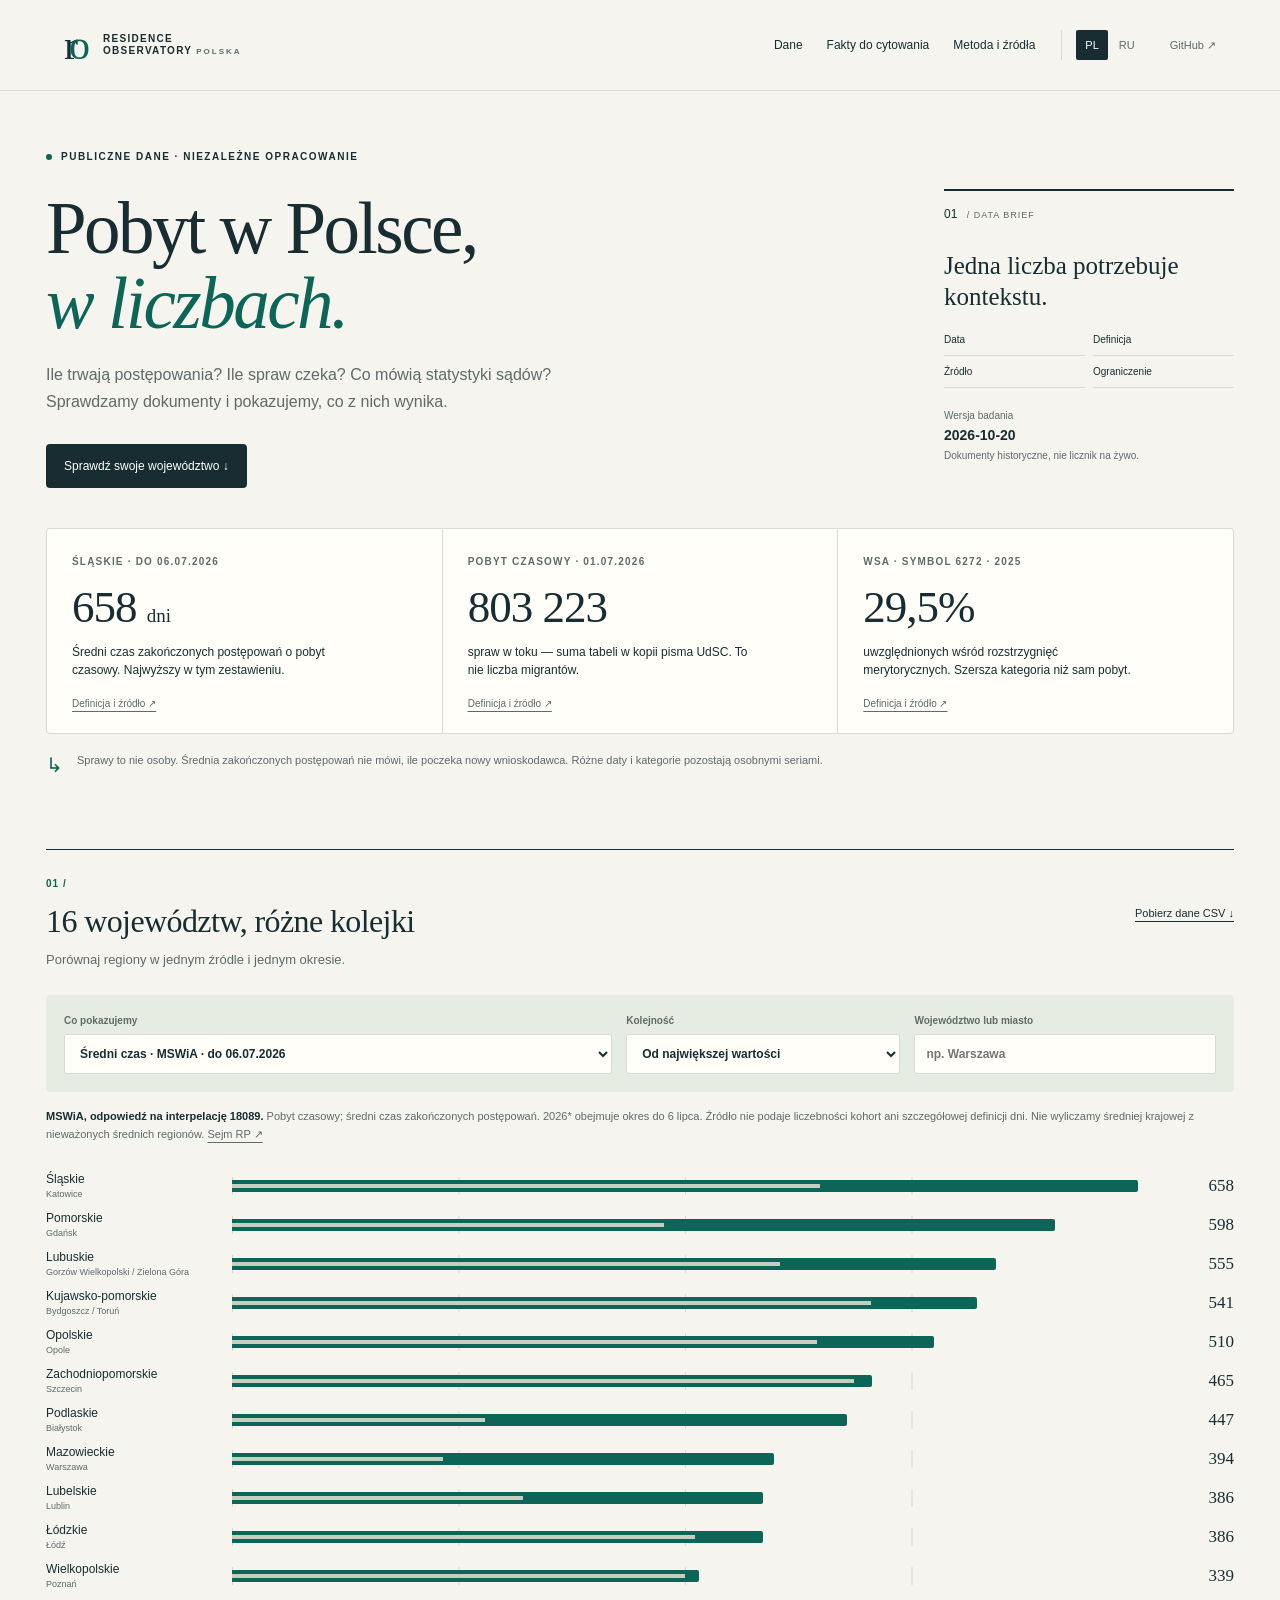
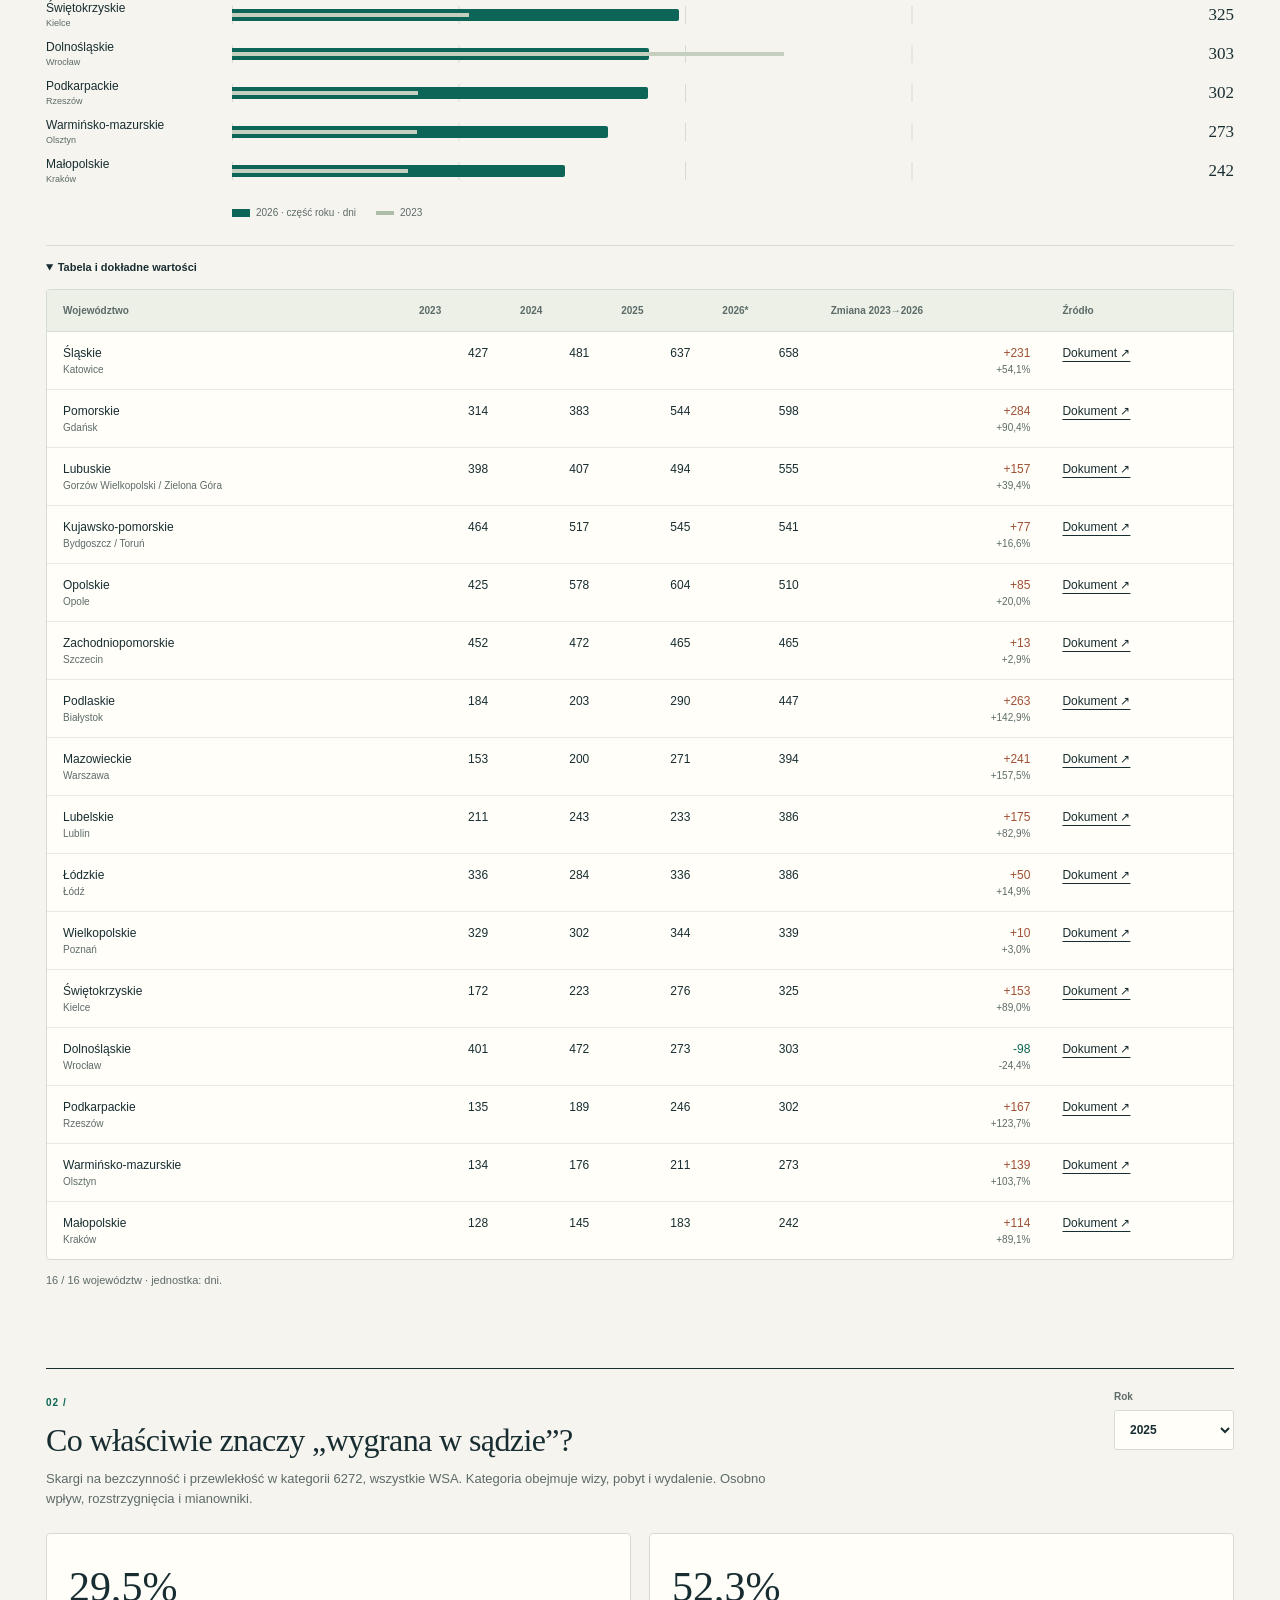
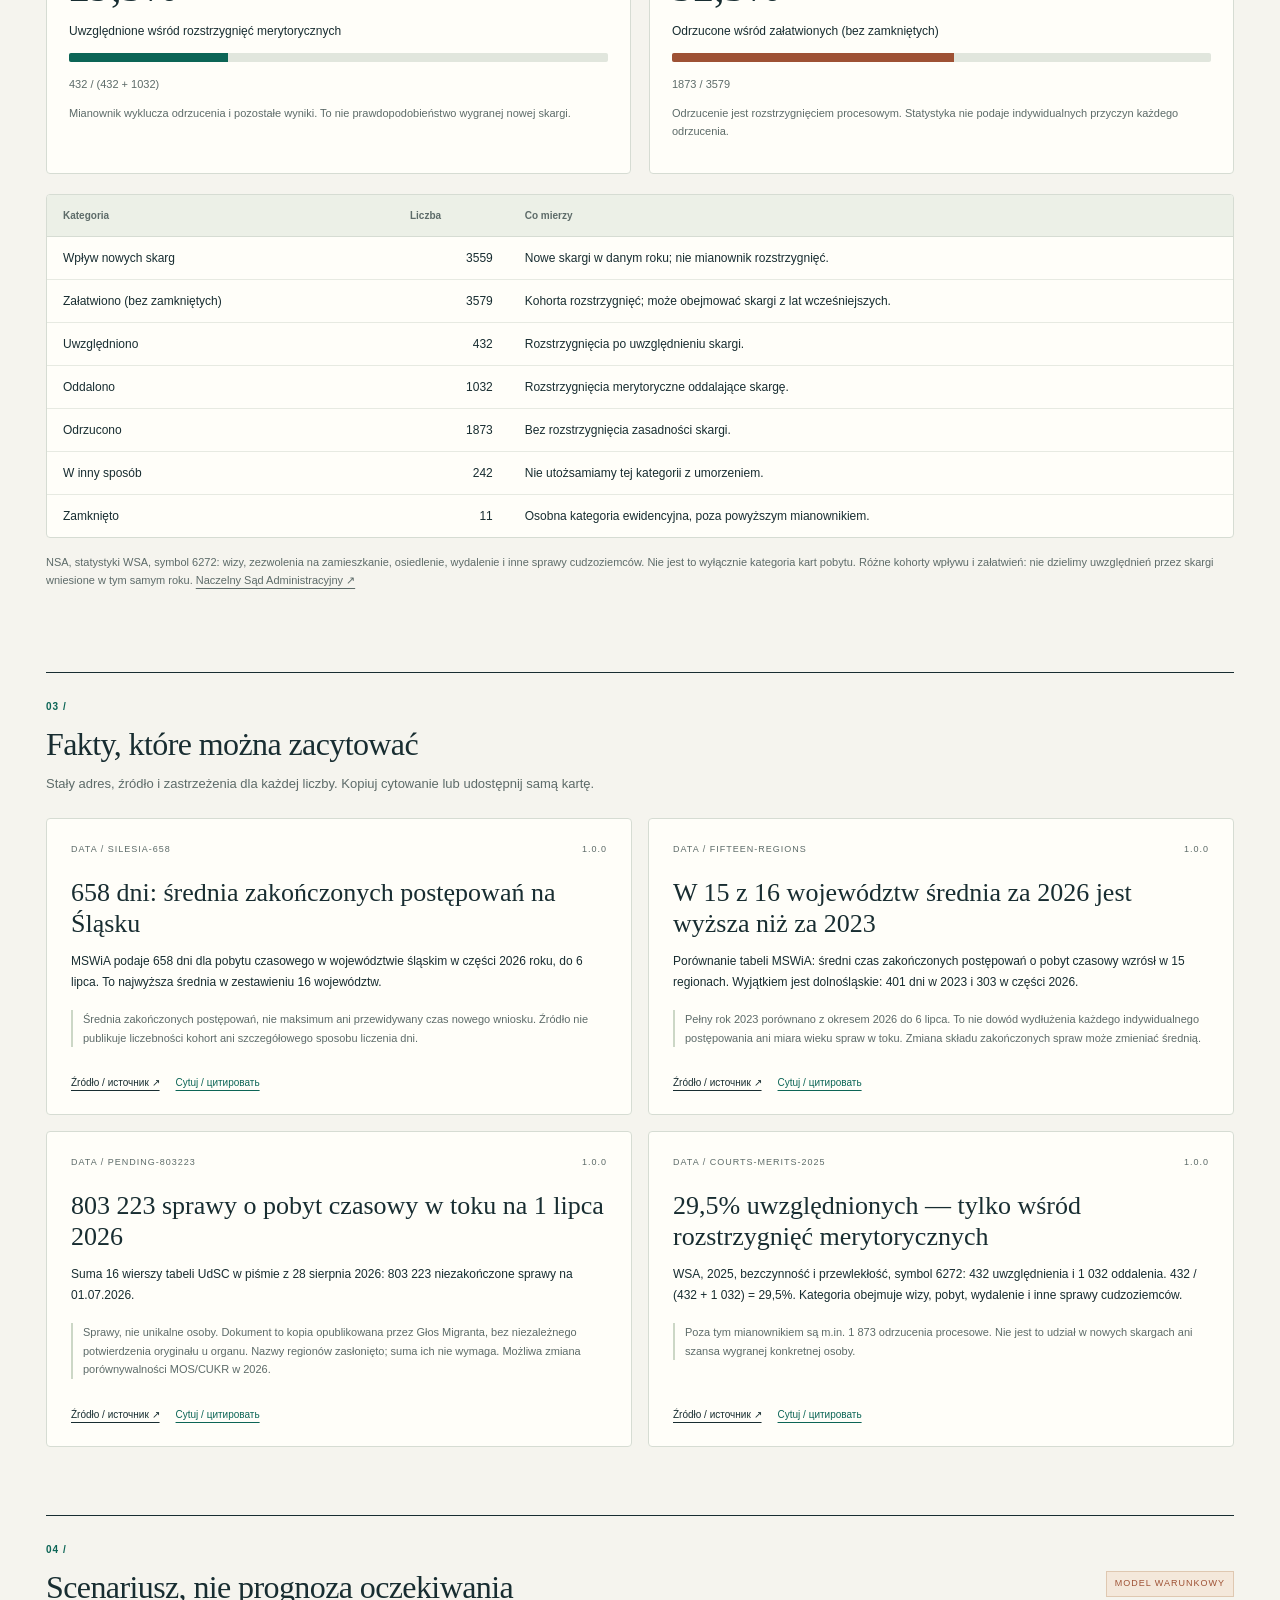
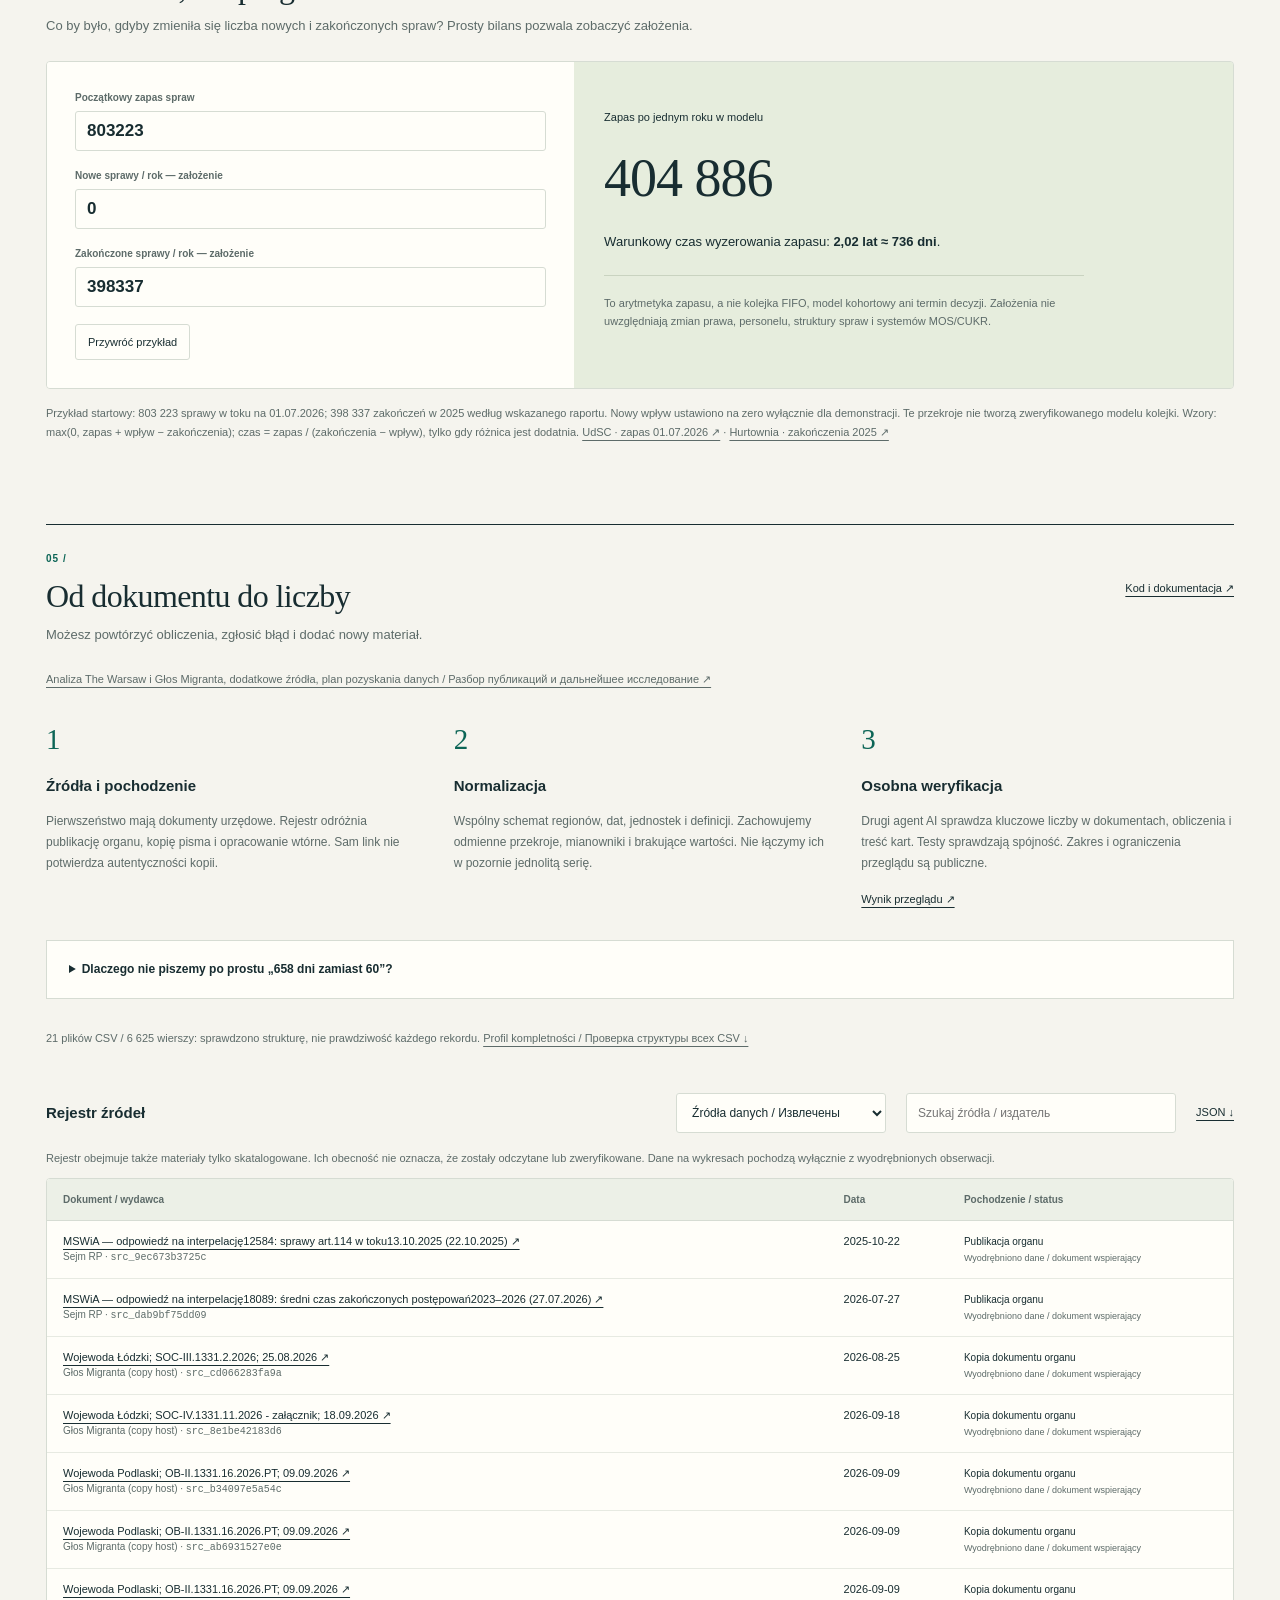
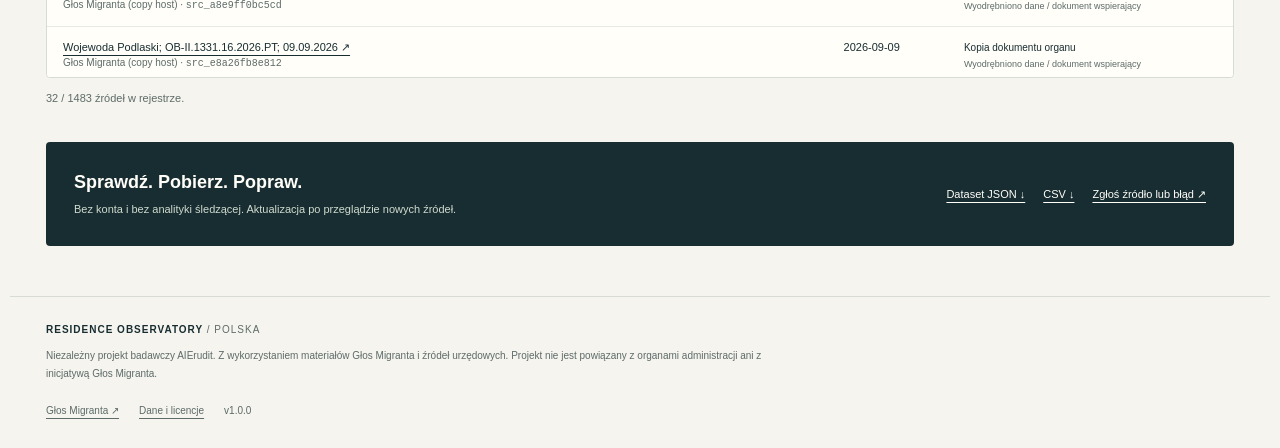
==== docs/index.html @ 3dc2ad47 "Publish independently verified residence observatory v1.0.0" ====
<!doctype html>
<html lang="pl">
<head>
  <meta charset="utf-8"><meta name="viewport" content="width=device-width, initial-scale=1">
  <title>Pobyt w Polsce, w liczbach · Residence Observatory</title>
  <meta name="description" content="Sprawy pobytowe w Polsce: średnie czasy, zaległości i skargi. Dane z datą, definicją i źródłem. Niezależne opracowanie dokumentów publicznych.">
  <meta property="og:title" content="Pobyt w Polsce, w liczbach"><meta property="og:description" content="16 województw. Dane, które można sprawdzić i zacytować.">
  <meta property="og:type" content="website"><meta property="og:url" content="https://aierudit.github.io/poland-residence-observatory/">
  <meta property="og:image" content="https://aierudit.github.io/poland-residence-observatory/assets/social.png"><meta name="twitter:card" content="summary_large_image">
  <link rel="canonical" href="https://aierudit.github.io/poland-residence-observatory/">
  <link rel="icon" href="assets/icon.svg" type="image/svg+xml"><link rel="stylesheet" href="assets/style.css">
  <script src="assets/app.js" defer></script>
</head>
<body>
<a class="skip" href="#regions" data-i18n="skip">Przejdź do danych</a>
<header class="topbar"><a class="brand" href="#"><span class="brand-mark" aria-hidden="true">r<span>o</span></span><span>RESIDENCE<br>OBSERVATORY <small>POLSKA</small></span></a><nav aria-label="Główna nawigacja"><a href="#regions" data-i18n="navData">Dane</a><a href="#facts" data-i18n="navFacts">Fakty do cytowania</a><a href="#method" data-i18n="navMethod">Metoda i źródła</a></nav><div class="lang" aria-label="Language"><button data-lang="pl" aria-pressed="true">PL</button><button data-lang="ru" aria-pressed="false">RU</button></div><a class="github" href="https://github.com/AIErudit/poland-residence-observatory" aria-label="GitHub repository">GitHub ↗</a></header>
<main>
<section class="hero" aria-labelledby="hero-title"><div class="eyebrow"><span class="dot"></span><span data-i18n="eyebrow">PUBLICZNE DANE · NIEZALEŻNE OPRACOWANIE</span></div><div class="hero-grid"><div><h1 id="hero-title" data-i18n-html="title">Pobyt w Polsce,<br><em>w liczbach.</em></h1><p class="intro" data-i18n="intro">Ile trwają postępowania? Ile spraw czeka? Co mówią statystyki sądów? Sprawdzamy dokumenty i pokazujemy, co z nich wynika.</p><a class="primary" href="#regions" data-i18n="explore">Sprawdź swoje województwo ↓</a></div><aside class="hero-aside"><div class="issue">01 <span>/ DATA BRIEF</span></div><p data-i18n="heroNote">Jedna liczba potrzebuje kontekstu.</p><div class="context-grid"><span data-i18n="date">Data</span><span data-i18n="definition">Definicja</span><span data-i18n="source">Źródło</span><span data-i18n="limit">Ograniczenie</span></div><div class="snapshot"><span data-i18n="snapshot">Wersja badania</span><strong id="version">20.10.2026</strong><small data-i18n="notLive">Dokumenty historyczne, nie licznik na żywo.</small></div></aside></div></section>
<section class="metrics" aria-label="Najważniejsze liczby" id="metrics"><article class="metric" data-claim="silesia-658"><span class="metric-label">ŚLĄSKIE · DO 06.07.2026</span><strong>658 <small>dni</small></strong><p class="metric-copy">Średni czas zakończonych postępowań o pobyt czasowy. Najwyższy w tym zestawieniu.</p><a href="facts/silesia-658/">Definicja i źródło ↗</a></article><article class="metric" data-claim="pending-803223"><span class="metric-label">POBYT CZASOWY · 01.07.2026</span><strong>803 223</strong><p class="metric-copy">spraw w toku — suma tabeli w kopii pisma UdSC. To nie liczba migrantów.</p><a href="facts/pending-803223/">Definicja i źródło ↗</a></article><article class="metric" data-claim="courts-merits-2025"><span class="metric-label">WSA · SYMBOL 6272 · 2025</span><strong>29,5%</strong><p class="metric-copy">uwzględnionych wśród rozstrzygnięć merytorycznych. Szersza kategoria niż sam pobyt.</p><a href="facts/courts-merits-2025/">Definicja i źródło ↗</a></article></section>
<div class="principle"><span aria-hidden="true">↳</span><p data-i18n="principle">Sprawy to nie osoby. Średnia zakończonych postępowań nie mówi, ile poczeka nowy wnioskodawca. Różne daty i kategorie pozostają osobnymi seriami.</p></div>
<section class="section" id="regions"><div class="section-head"><div><span class="section-no">01 /</span><h2 data-i18n="regionsTitle">16 województw, różne kolejki</h2><p data-i18n="regionsIntro">Porównaj regiony w jednym źródle i jednym okresie.</p></div><a class="text-link" href="data/observations.csv" download data-i18n="download">Pobierz dane CSV ↓</a></div>
<div class="controls"><label><span data-i18n="seriesLabel">Co pokazujemy</span><select id="series"><option value="mswia" data-i18n="seriesMswia">Średni czas · MSWiA · do 06.07.2026</option><option value="udsc" data-i18n="seriesUdsc">Średni czas · kopia UdSC · do 12.08.2026</option><option value="stock" data-i18n="seriesStock">Sprawy w toku · kopia UdSC · 01.07.2026</option></select></label><label><span data-i18n="sortLabel">Kolejność</span><select id="sort"><option value="desc" data-i18n="sortDesc">Od największej wartości</option><option value="asc" data-i18n="sortAsc">Od najmniejszej wartości</option><option value="name" data-i18n="sortName">Alfabetycznie</option></select></label><label class="search-label"><span data-i18n="searchLabel">Województwo lub miasto</span><input id="region-search" type="search" placeholder="np. Warszawa" autocomplete="off"></label></div>
<div class="source-note" id="regional-context"></div><div id="chart" class="bar-chart" aria-label="Porównanie województw"></div><div class="chart-legend" id="chart-legend"></div>
<details class="table-details" open><summary data-i18n="tableView">Tabela i dokładne wartości</summary><div class="table-wrap"><table id="region-table"><caption class="sr-only" data-i18n="regionCaption">Wartości według województw; definicja i data wskazane nad tabelą</caption><thead></thead><tbody></tbody></table></div></details><p class="small" id="region-count" aria-live="polite"></p>
</section>
<section class="section" id="courts"><div class="section-head"><div><span class="section-no">02 /</span><h2 data-i18n="courtTitle">Co właściwie znaczy „wygrana w sądzie”?</h2><p data-i18n="courtIntro">Skargi na bezczynność i przewlekłość w kategorii 6272, wszystkie WSA. Kategoria obejmuje wizy, pobyt i wydalenie. Osobno wpływ, rozstrzygnięcia i mianowniki.</p></div><label class="year-select"><span data-i18n="year">Rok</span><select id="court-year" aria-label="Rok statystyki sądowej"></select></label></div>
<div id="court-visual" class="court-grid"></div><div class="table-wrap"><table id="court-table"><thead><tr><th data-i18n="outcome">Kategoria</th><th data-i18n="count">Liczba</th><th data-i18n="meaning">Co mierzy</th></tr></thead><tbody></tbody></table></div><p class="source-note" id="court-context"></p></section>
<section class="section facts-section" id="facts"><div class="section-head"><div><span class="section-no">03 /</span><h2 data-i18n="factsTitle">Fakty, które można zacytować</h2><p data-i18n="factsIntro">Stały adres, źródło i zastrzeżenia dla każdej liczby. Kopiuj cytowanie lub udostępnij samą kartę.</p></div></div><div class="fact-grid" id="fact-grid"><article class="fact-card" data-claim="silesia-658" id="fact-silesia-658"><div class="fact-top"><span>DATA / SILESIA-658</span><span>1.0.0</span></div><h3 data-field="title">658 dni: średnia zakończonych postępowań na Śląsku</h3><p data-field="body">MSWiA podaje 658 dni dla pobytu czasowego w województwie śląskim w części 2026 roku, do 6 lipca. To najwyższa średnia w zestawieniu 16 województw.</p><p class="fact-caveat" data-field="caveat">Średnia zakończonych postępowań, nie maksimum ani przewidywany czas nowego wniosku. Źródło nie publikuje liczebności kohort ani szczegółowego sposobu liczenia dni.</p><div class="fact-actions"><a href="facts/silesia-658/">Źródło / источник ↗</a><button data-copy="silesia-658">Cytuj / цитировать</button></div></article><article class="fact-card" data-claim="fifteen-regions" id="fact-fifteen-regions"><div class="fact-top"><span>DATA / FIFTEEN-REGIONS</span><span>1.0.0</span></div><h3 data-field="title">W 15 z 16 województw średnia za 2026 jest wyższa niż za 2023</h3><p data-field="body">Porównanie tabeli MSWiA: średni czas zakończonych postępowań o pobyt czasowy wzrósł w 15 regionach. Wyjątkiem jest dolnośląskie: 401 dni w 2023 i 303 w części 2026.</p><p class="fact-caveat" data-field="caveat">Pełny rok 2023 porównano z okresem 2026 do 6 lipca. To nie dowód wydłużenia każdego indywidualnego postępowania ani miara wieku spraw w toku. Zmiana składu zakończonych spraw może zmieniać średnią.</p><div class="fact-actions"><a href="facts/fifteen-regions/">Źródło / источник ↗</a><button data-copy="fifteen-regions">Cytuj / цитировать</button></div></article><article class="fact-card" data-claim="pending-803223" id="fact-pending-803223"><div class="fact-top"><span>DATA / PENDING-803223</span><span>1.0.0</span></div><h3 data-field="title">803 223 sprawy o pobyt czasowy w toku na 1 lipca 2026</h3><p data-field="body">Suma 16 wierszy tabeli UdSC w piśmie z 28 sierpnia 2026: 803 223 niezakończone sprawy na 01.07.2026.</p><p class="fact-caveat" data-field="caveat">Sprawy, nie unikalne osoby. Dokument to kopia opublikowana przez Głos Migranta, bez niezależnego potwierdzenia oryginału u organu. Nazwy regionów zasłonięto; suma ich nie wymaga. Możliwa zmiana porównywalności MOS/CUKR w 2026.</p><div class="fact-actions"><a href="facts/pending-803223/">Źródło / источник ↗</a><button data-copy="pending-803223">Cytuj / цитировать</button></div></article><article class="fact-card" data-claim="courts-merits-2025" id="fact-courts-merits-2025"><div class="fact-top"><span>DATA / COURTS-MERITS-2025</span><span>1.0.0</span></div><h3 data-field="title">29,5% uwzględnionych — tylko wśród rozstrzygnięć merytorycznych</h3><p data-field="body">WSA, 2025, bezczynność i przewlekłość, symbol 6272: 432 uwzględnienia i 1 032 oddalenia. 432 / (432 + 1 032) = 29,5%. Kategoria obejmuje wizy, pobyt, wydalenie i inne sprawy cudzoziemców.</p><p class="fact-caveat" data-field="caveat">Poza tym mianownikiem są m.in. 1 873 odrzucenia procesowe. Nie jest to udział w nowych skargach ani szansa wygranej konkretnej osoby.</p><div class="fact-actions"><a href="facts/courts-merits-2025/">Źródło / источник ↗</a><button data-copy="courts-merits-2025">Cytuj / цитировать</button></div></article></div></section>
<section class="section" id="scenario"><div class="section-head"><div><span class="section-no">04 /</span><h2 data-i18n="scenarioTitle">Scenariusz, nie prognoza oczekiwania</h2><p data-i18n="scenarioIntro">Co by było, gdyby zmieniła się liczba nowych i zakończonych spraw? Prosty bilans pozwala zobaczyć założenia.</p></div><span class="tag warning" data-i18n="scenarioTag">MODEL WARUNKOWY</span></div><div class="scenario-grid"><div class="scenario-inputs"><label><span data-i18n="startStock">Początkowy zapas spraw</span><input type="number" id="stock-input" min="0" max="10000000" step="1" value="803223"></label><label><span data-i18n="inflowInput">Nowe sprawy / rok — założenie</span><input type="number" id="inflow-input" min="0" max="5000000" step="1000" value="0"></label><label><span data-i18n="capacityInput">Zakończone sprawy / rok — założenie</span><input type="number" id="capacity-input" min="0" max="5000000" step="1000" value="398337"></label><button id="scenario-reset" class="secondary" data-i18n="reset">Przywróć przykład</button></div><div class="scenario-result" aria-live="polite"><span data-i18n="afterYear">Zapas po jednym roku w modelu</span><strong id="scenario-stock">404 886</strong><div id="scenario-clearance"></div><p class="small" data-i18n="scenarioWarning">To arytmetyka zapasu, a nie kolejka FIFO, model kohortowy ani termin decyzji. Założenia nie uwzględniają zmian prawa, personelu, struktury spraw i systemów MOS/CUKR.</p></div></div><p class="source-note" id="scenario-context"></p></section>
<section class="section method-section" id="method"><div class="section-head"><div><span class="section-no">05 /</span><h2 data-i18n="methodTitle">Od dokumentu do liczby</h2><p data-i18n="methodIntro">Możesz powtórzyć obliczenia, zgłosić błąd i dodać nowy materiał.</p></div><a class="text-link" href="https://github.com/AIErudit/poland-residence-observatory/blob/main/README.md" data-i18n="repoMethod">Kod i dokumentacja ↗</a></div><p class="small"><a href="https://github.com/AIErudit/poland-residence-observatory/tree/main/research">Analiza The Warsaw i Głos Migranta, dodatkowe źródła, plan pozyskania danych / Разбор публикаций и дальнейшее исследование ↗</a></p><div class="method-grid"><article><span class="step">1</span><h3 data-i18n="method1">Źródła i pochodzenie</h3><p data-i18n="method1p">Pierwszeństwo mają dokumenty urzędowe. Rejestr odróżnia publikację organu, kopię pisma i opracowanie wtórne. Sam link nie potwierdza autentyczności kopii.</p></article><article><span class="step">2</span><h3 data-i18n="method2">Normalizacja</h3><p data-i18n="method2p">Wspólny schemat regionów, dat, jednostek i definicji. Zachowujemy odmienne przekroje, mianowniki i brakujące wartości. Nie łączymy ich w pozornie jednolitą serię.</p></article><article><span class="step">3</span><h3 data-i18n="method3">Osobna weryfikacja</h3><p data-i18n="method3p">Drugi agent AI sprawdza kluczowe liczby w dokumentach, obliczenia i treść kart. Testy sprawdzają spójność. Zakres i ograniczenia przeglądu są publiczne.</p><a href="verification/" class="text-link" data-i18n="reviewLink">Wynik przeglądu ↗</a></article></div>
<details class="legal-note"><summary data-i18n="legalTitle">Dlaczego nie piszemy po prostu „658 dni zamiast 60”?</summary><p data-i18n="legalCopy">Termin 60 dni z art. 112a ustawy o cudzoziemcach ma określone warunki rozpoczęcia biegu; reżim zależy od daty i sposobu złożenia wniosku. Art. 100d specustawy przewiduje zawieszenie terminów wskazanych postępowań wojewodów do 4 marca 2027 r. Sądy kwestionują jego stosowanie w konkretnych sprawach. Zestawienie statystyczne nie przesądza bezprawności każdej sprawy ani wyniku skargi.</p><p><a href="https://eli.gov.pl/api/acts/DU/2025/1079/text/U/D20251079Lj.pdf" data-i18n="foreignersAct">Ustawa o cudzoziemcach</a> · <a href="https://eli.gov.pl/api/acts/DU/2026/1293/text.pdf" data-i18n="specialAct">Specustawa</a> · <a href="https://orzeczenia.nsa.gov.pl/doc/953FE35D2F">NSA II OSK 2038/25</a> · <a href="https://github.com/AIErudit/poland-residence-observatory/tree/main/research" data-i18n="legalResearch">Analiza i aktualny stan źródeł ↗</a></p></details>
<p class="small">21 plików CSV / 6 625 wierszy: sprawdzono strukturę, nie prawdziwość każdego rekordu. <a href="coverage/structured-sources.json">Profil kompletności / Проверка структуры всех CSV ↓</a></p><div class="source-header"><h3 data-i18n="sourceRegister">Rejestr źródeł</h3><select id="source-scope" aria-label="Zakres rejestru"><option value="parsed">Źródła danych / Извлечены</option><option value="all">Cały katalog / Все</option><option value="catalog">Tylko katalog / Каталог</option></select><input id="source-search" type="search" aria-label="Szukaj źródła" placeholder="Szukaj źródła / издатель"><a href="data/sources.json" download class="text-link">JSON ↓</a></div><p class="small" data-i18n="catalogNote">Rejestr obejmuje także materiały tylko skatalogowane. Ich obecność nie oznacza, że zostały odczytane lub zweryfikowane. Dane na wykresach pochodzą wyłącznie z wyodrębnionych obserwacji.</p><div class="table-wrap source-table"><table id="source-table"><thead><tr><th data-i18n="document">Dokument / wydawca</th><th data-i18n="date">Data</th><th data-i18n="sourceStatus">Pochodzenie / status</th></tr></thead><tbody></tbody></table></div><p id="source-count" class="small" aria-live="polite"></p>
<div class="download-strip"><div><h3 data-i18n="reproduce">Sprawdź. Pobierz. Popraw.</h3><p data-i18n="reproduceP">Bez konta i bez analityki śledzącej. Aktualizacja po przeglądzie nowych źródeł.</p></div><div><a href="data/dataset.json" download>Dataset JSON ↓</a><a href="data/observations.csv" download>CSV ↓</a><a href="https://github.com/AIErudit/poland-residence-observatory/issues/new/choose" data-i18n="reportError">Zgłoś źródło lub błąd ↗</a></div></div></section>
</main>
<footer><div class="brand-footer">RESIDENCE OBSERVATORY <span>/ POLSKA</span></div><p data-i18n="credit">Niezależny projekt badawczy AIErudit. Z wykorzystaniem materiałów Głos Migranta i źródeł urzędowych. Projekt nie jest powiązany z organami administracji ani z inicjatywą Głos Migranta.</p><div><a href="https://glos-migranta.eu/dane">Głos Migranta ↗</a><a href="https://github.com/AIErudit/poland-residence-observatory/blob/main/DATA-LICENSE.md" data-i18n="license">Dane i licencje</a><span id="footer-version"></span></div></footer>
<div id="toast" role="status" aria-live="polite"></div><noscript><div class="noscript">Interaktywne tabele wymagają JavaScript. <a href="data/observations.csv">Pobierz pełne dane CSV</a> lub otwórz stałe karty faktów powyżej.</div></noscript>
</body></html>
---- docs/assets/style.css ----
:root{--paper:#f5f4ee;--white:#fffef9;--ink:#182d31;--muted:#5d6b69;--line:#d6dcd3;--accent:#0c6556;--lime:#d6efab;--soft:#e7ece3;--red:#9e5134;--blue:#809d95;--radius:4px;font-family:Inter,"Segoe UI",Arial,sans-serif;color:var(--ink);background:var(--paper);font-size:16px;line-height:1.5}*{box-sizing:border-box}html{scroll-behavior:smooth;scroll-padding-top:85px}body{margin:0}a{color:inherit;text-underline-offset:4px}a:hover{color:var(--accent)}button,input,select{font:inherit}button,a,input,select,summary{-webkit-tap-highlight-color:transparent}button{cursor:pointer}button:focus-visible,a:focus-visible,input:focus-visible,select:focus-visible,summary:focus-visible{outline:3px solid #bb7849;outline-offset:3px}.skip{position:fixed;top:-100px;left:12px;z-index:10;background:var(--lime);padding:12px}.skip:focus{top:10px}.topbar{max-width:1400px;margin:auto;display:flex;align-items:center;gap:26px;padding:24px 5%;border-bottom:1px solid var(--line)}.brand{display:flex;align-items:center;gap:12px;text-decoration:none;font-size:10px;font-weight:750;letter-spacing:1.3px;line-height:1.25}.brand small{font-size:8px;letter-spacing:2px;color:var(--muted)}.brand-mark{font-size:42px;letter-spacing:-9px;line-height:1;padding-right:10px;font-family:Georgia,serif;font-weight:500}.brand-mark span{color:var(--accent)}nav{display:flex;gap:24px;margin-left:auto;font-size:12px}nav a{text-decoration:none}.lang{display:flex;border-left:1px solid var(--line);padding-left:14px;gap:2px}.lang button{font-size:11px;border:0;background:none;padding:7px 9px;color:var(--muted);border-radius:2px}.lang button[aria-pressed=true]{background:var(--ink);color:var(--white)}.github{font-size:11px;text-decoration:none;color:var(--muted)}main{max-width:1260px;margin:0 auto;padding:0 36px}.hero{padding:58px 0 40px}.eyebrow{display:flex;align-items:center;gap:9px;font-size:10px;letter-spacing:1.5px;font-weight:650}.dot{width:6px;height:6px;background:var(--accent);border-radius:50%}.hero-grid{display:grid;grid-template-columns:1fr 290px;gap:100px;align-items:center}h1{font-family:Georgia,"Times New Roman",serif;font-weight:400;font-size:clamp(48px,5.7vw,79px);line-height:1.03;letter-spacing:-2.5px;margin:27px 0 20px}h1 em{color:var(--accent);font-weight:400}.intro{font-size:16px;line-height:1.7;max-width:600px;color:var(--muted);margin-bottom:28px}.primary{display:inline-flex;text-decoration:none;background:var(--ink);color:white;padding:13px 18px;font-size:12px;border-radius:var(--radius)}.primary:hover{background:var(--accent);color:white}.hero-aside{border-top:2px solid var(--ink);padding-top:14px}.issue{font-size:12px}.issue span{color:var(--muted);font-size:9px;margin-left:6px;letter-spacing:1px}.hero-aside>p{font-family:Georgia,serif;font-size:25px;line-height:1.25;margin:27px 0 20px}.context-grid{display:grid;grid-template-columns:1fr 1fr;font-size:10px;gap:8px}.context-grid span{border-bottom:1px solid var(--line);padding-bottom:8px}.snapshot{display:grid;gap:2px;margin-top:20px;font-size:10px;color:var(--muted)}.snapshot strong{font-size:14px;color:var(--ink)}.snapshot small{font-size:10px}.metrics{display:grid;grid-template-columns:repeat(3,1fr);gap:1px;background:var(--line);border:1px solid var(--line);border-radius:var(--radius);overflow:hidden}.metric{background:var(--white);padding:25px 25px 22px;display:flex;flex-direction:column;position:relative}.metric .metric-label{font-size:10px;letter-spacing:1.2px;text-transform:uppercase;font-weight:600;color:var(--muted)}.metric strong{font-size:45px;font-family:Georgia,serif;font-weight:400;line-height:1.25;letter-spacing:-1px;margin:10px 0 5px}.metric strong small{font-size:19px;letter-spacing:0}.metric p{font-size:12px;margin:3px 0 17px;max-width:285px}.metric>a{font-size:10px;color:var(--muted);margin-top:auto}.principle{display:flex;gap:14px;color:var(--muted);padding:15px 0 0;max-width:880px;font-size:11px}.principle>span{font-size:20px;line-height:1.6;color:var(--accent)}.principle p{margin:3px 0}.section{padding:68px 0 0;scroll-margin-top:15px}.section-head{border-top:1px solid var(--ink);padding-top:20px;display:flex;align-items:flex-start;justify-content:space-between;gap:20px;margin-bottom:25px}.section-no{font-size:10px;color:var(--accent);font-weight:650;letter-spacing:1px}h2{font-family:Georgia,serif;font-size:32px;font-weight:400;letter-spacing:-.6px;line-height:1.2;margin:8px 0}h3{font-size:15px;line-height:1.35;font-weight:600}.section-head p{margin:10px 0 0;color:var(--muted);font-size:13px;max-width:760px}.text-link{font-size:11px;white-space:normal}.section-head>.text-link{margin-top:35px;white-space:nowrap}.controls{display:grid;grid-template-columns:2fr 1fr 1.1fr;gap:14px;background:var(--soft);padding:18px;border-radius:var(--radius)}label{display:grid;gap:6px;font-size:10px;font-weight:600;color:var(--muted)}select,input{min-width:0;width:100%;border:1px solid var(--line);background:var(--white);padding:10px 11px;border-radius:3px;color:var(--ink);font-size:12px;height:40px}.source-note{font-size:11px;line-height:1.65;color:var(--muted);padding:15px 0;margin:0}.source-note strong{color:var(--ink)}.source-note .warning-text{color:var(--red)}.bar-chart{margin:8px 0 5px}.bar-row{display:grid;grid-template-columns:170px 1fr 80px;gap:16px;align-items:center;min-height:39px}.bar-name{font-size:12px}.bar-name small{font-size:9px;display:block;color:var(--muted)}.bar-track{height:18px;position:relative;display:flex;align-items:center;background:linear-gradient(to right,var(--line) 1px,transparent 1px);background-size:25% 100%}.bar-current{position:absolute;left:0;top:3px;height:12px;background:var(--accent);min-width:1px;border-radius:0 2px 2px 0;transition:width .2s}.bar-baseline{position:absolute;height:4px;left:0;top:7px;background:#c5cfbf;z-index:1;min-width:1px}.bar-value{font-family:Georgia,serif;font-size:17px;text-align:right}.chart-legend{display:flex;gap:20px;font-size:10px;color:var(--muted);margin:15px 0 25px;padding-left:186px}.legend-item{display:flex;align-items:center;gap:6px}.legend-swatch{width:18px;height:8px;background:var(--accent)}.legend-swatch.baseline{height:4px;background:#aebda7}.table-details{border-top:1px solid var(--line);margin-top:20px}.table-details summary{font-size:11px;font-weight:650;padding:13px 0;cursor:pointer}.table-wrap{width:100%;overflow:auto;border:1px solid var(--line);border-radius:var(--radius);background:var(--white)}table{border-collapse:collapse;width:100%;font-size:12px;text-align:left}th{font-size:10px;font-weight:600;color:var(--muted);background:#ecf0e7;padding:13px 16px;border-bottom:1px solid var(--line);white-space:nowrap}td{padding:12px 16px;border-bottom:1px solid #e7eae2;vertical-align:top}tbody tr:last-child td{border:0}tbody tr:hover{background:#f3f6ed}td.numeric{text-align:right;font-variant-numeric:tabular-nums}td small{display:block;font-size:10px;color:var(--muted)}.delta{color:var(--red)}.delta.negative{color:var(--accent)}.small{font-size:11px;color:var(--muted);line-height:1.65}.empty{padding:30px;font-size:13px;color:var(--muted)}.year-select{width:120px}.court-grid{display:grid;grid-template-columns:1fr 1fr;gap:18px;margin:20px 0}.court-card{background:var(--white);border:1px solid var(--line);border-radius:var(--radius);padding:22px}.court-card strong{font-family:Georgia,serif;font-size:42px;font-weight:400}.court-card h3{font-size:12px;font-weight:500;margin:4px 0 10px}.court-card .fraction{font-size:11px;color:var(--muted)}.stack{display:flex;height:9px;background:#e1e6dd;overflow:hidden;border-radius:2px;margin:14px 0}.stack span{background:var(--accent)}.court-card:last-child .stack span{background:var(--red)}.facts-section{padding-bottom:0}.fact-grid{display:grid;grid-template-columns:1fr 1fr;gap:16px}.fact-card{border:1px solid var(--line);background:var(--white);border-radius:var(--radius);padding:24px;display:flex;flex-direction:column}.fact-top{display:flex;justify-content:space-between;gap:10px;font-size:9px;letter-spacing:1px;color:var(--muted)}.fact-card h3{font-family:Georgia,serif;font-size:26px;font-weight:400;line-height:1.2;margin:20px 0 12px}.fact-card>p{font-size:12px;line-height:1.7;margin:0 0 18px}.fact-caveat{border-left:2px solid #ccd7c6;padding-left:10px;color:var(--muted);font-size:11px!important}.fact-actions{display:flex;align-items:center;gap:16px;padding-top:10px;margin-top:auto}.fact-actions a,.fact-actions button{font-size:10px}.fact-actions button{background:none;border:0;padding:0;text-decoration:underline;text-underline-offset:4px;color:var(--accent)}.tag{font-size:9px;letter-spacing:1px;border:1px solid var(--line);padding:5px 8px;height:max-content;white-space:nowrap}.tag.warning{color:var(--red);background:#f4e8db;border-color:#dfc8b1;margin-top:35px}.scenario-grid{display:grid;grid-template-columns:1fr 1.25fr;border:1px solid var(--line);border-radius:var(--radius);overflow:hidden}.scenario-inputs{background:var(--white);padding:28px;display:grid;gap:17px}.scenario-inputs input{font-size:17px;font-variant-numeric:tabular-nums}.secondary{border:1px solid var(--line);background:transparent;padding:9px 12px;border-radius:3px;font-size:11px;width:max-content;color:var(--ink)}.scenario-result{background:#e6eddd;padding:30px;display:flex;flex-direction:column;justify-content:center}.scenario-result>span{font-size:11px}.scenario-result>strong{font-family:Georgia,serif;font-size:54px;font-weight:400;letter-spacing:-1px;margin:12px 0}.scenario-result #scenario-clearance{font-size:13px;line-height:1.7}.scenario-result p{border-top:1px solid #c9d3c0;padding-top:18px;margin-top:22px;max-width:480px}.method-grid{display:grid;grid-template-columns:repeat(3,1fr);gap:35px;margin:30px 0}.method-grid article p{font-size:12px;line-height:1.75;color:var(--muted)}.step{font-family:Georgia,serif;font-size:29px;color:var(--accent)}.legal-note{margin:30px 0;border:1px solid var(--line);background:var(--white);padding:18px 22px;font-size:12px;line-height:1.75}.legal-note summary{cursor:pointer;font-weight:600}.source-header{display:flex;align-items:center;gap:20px;margin-top:40px}.source-header h3{margin-right:auto}.source-header input{max-width:270px}.source-table{max-height:500px;overflow:auto}.source-table thead{position:sticky;top:0;z-index:2}.source-table td:first-child{max-width:580px;overflow-wrap:anywhere}.source-table td{font-size:11px}.source-status{font-size:10px}.source-status em{font-style:normal;display:block;font-size:9px;color:var(--muted);margin-top:3px}.download-strip{display:flex;justify-content:space-between;gap:30px;background:var(--ink);color:var(--white);padding:28px;margin-top:35px;border-radius:var(--radius)}.download-strip h3{margin:0 0 7px;font-size:18px}.download-strip p{margin:0;font-size:11px;color:#d0dbce}.download-strip>div:last-child{display:flex;gap:18px;align-items:center;font-size:11px}.download-strip a:hover{color:var(--lime)}footer{max-width:1260px;margin:50px auto 0;padding:25px 36px 30px;border-top:1px solid var(--line);font-size:10px;color:var(--muted)}.brand-footer{font-size:10px;letter-spacing:1px;font-weight:650;color:var(--ink)}.brand-footer span{font-weight:400;color:var(--muted)}footer p{max-width:740px;line-height:1.8}footer>div:last-child{display:flex;gap:20px;margin-top:20px}.sr-only{position:absolute;width:1px;height:1px;padding:0;margin:-1px;overflow:hidden;clip:rect(0,0,0,0);white-space:nowrap;border:0}#toast{position:fixed;bottom:20px;left:50%;transform:translate(-50%,15px);opacity:0;pointer-events:none;background:var(--ink);color:white;padding:12px 20px;border-radius:4px;font-size:12px;transition:.2s;z-index:100}#toast.visible{opacity:1;transform:translate(-50%,0)}.noscript{padding:20px;background:#f4e8db;text-align:center}.fact-page{max-width:850px;margin:60px auto;padding:0 25px}.fact-page .fact-card{padding:40px}.fact-page h1{font-size:48px;line-height:1.15;letter-spacing:-1px}.fact-page h2{font-size:22px;margin-top:30px}.fact-page .provenance{font-size:12px;line-height:1.8;overflow-wrap:anywhere}.fact-page .back{font-size:12px}.fact-page blockquote{border-left:3px solid var(--accent);margin:25px 0;padding:5px 20px;font-size:15px}.fact-page code{font-size:11px;overflow-wrap:anywhere}.fact-page .fact-actions{flex-wrap:wrap}.fact-page pre{white-space:pre-wrap;font-size:12px;line-height:1.6;background:var(--soft);padding:15px;overflow-wrap:anywhere}
@media(max-width:950px){.topbar{gap:18px;padding:20px 30px}nav{gap:16px}.hero-grid{gap:35px;grid-template-columns:1fr 235px}.hero-aside>p{font-size:22px}h1{font-size:61px}.metric{padding:20px}.metric strong{font-size:38px}.controls{grid-template-columns:1.7fr 1fr}.search-label{grid-column:1/-1}.bar-row{grid-template-columns:150px 1fr 65px}.chart-legend{padding-left:166px}.download-strip{flex-direction:column}.download-strip>div:last-child{flex-wrap:wrap}}@media(max-width:680px){html{scroll-padding-top:20px}.topbar{padding:16px 20px;gap:12px;flex-wrap:wrap}.brand{margin-right:auto}.brand-mark{font-size:35px}nav{order:3;width:100%;justify-content:space-between;border-top:1px solid var(--line);padding-top:13px;margin-top:4px;font-size:10px}.github{display:none}.lang{border-left:0}.hero{padding:35px 0 25px}main{padding:0 20px}.eyebrow{font-size:8px;letter-spacing:1px}.hero-grid{grid-template-columns:1fr;gap:30px}h1{font-size:56px;letter-spacing:-1.8px}.intro{font-size:14px;line-height:1.7}.hero-aside{display:grid;grid-template-columns:1fr 1fr;gap:8px 22px}.hero-aside>p{font-size:21px;margin:8px 0;grid-column:1;grid-row:2}.context-grid{grid-column:2;grid-row:1/3;align-content:center;font-size:9px}.snapshot{grid-column:1/-1;margin:5px 0 0;display:flex;flex-wrap:wrap;gap:7px;align-items:baseline}.snapshot small{width:100%}.snapshot strong{font-size:11px}.metrics{grid-template-columns:1fr;background:transparent;gap:0}.metric{padding:20px;display:grid;grid-template-columns:110px 1fr;gap:4px 12px;border-bottom:1px solid var(--line)}.metric:last-child{border:0}.metric-label{grid-column:1/-1;font-size:9px!important}.metric strong{grid-column:1;grid-row:2/4;font-size:35px;margin:5px 0}.metric strong small{font-size:15px}.metric p{grid-column:2;font-size:11px;margin:5px 0}.metric>a{grid-column:2;font-size:9px}.principle{font-size:10px;gap:10px}.section{padding-top:45px}.section-head{flex-wrap:wrap;margin-bottom:18px}.section-head>.text-link{margin-top:0}h2{font-size:29px;letter-spacing:-.5px}.section-head p{font-size:12px}.controls{grid-template-columns:1fr;padding:13px;gap:12px}.search-label{grid-column:auto}.bar-row{grid-template-columns:110px 1fr 54px;gap:8px;min-height:39px}.bar-name{font-size:10px}.bar-name small{font-size:8px}.bar-value{font-size:15px}.bar-track{height:14px}.bar-current{height:10px;top:2px}.bar-baseline{top:5px}.chart-legend{padding-left:0;font-size:9px;gap:12px}.source-note{font-size:10px}.table-wrap table{font-size:11px}th,td{padding:10px 12px}.court-grid{grid-template-columns:1fr;gap:12px}.court-card{padding:18px}.court-card strong{font-size:36px}.court-table td{min-width:130px}.fact-grid{grid-template-columns:1fr}.fact-card{padding:22px}.fact-card h3{font-size:26px}.tag.warning{margin-top:0}.scenario-grid{grid-template-columns:1fr}.scenario-inputs,.scenario-result{padding:23px}.scenario-result>strong{font-size:47px}.method-grid{grid-template-columns:1fr;gap:15px}.method-grid article{display:grid;grid-template-columns:26px 1fr;gap:0 10px}.method-grid h3{grid-column:2;margin:5px 0}.method-grid p,.method-grid a{grid-column:2;margin-top:5px}.step{grid-row:1/3;font-size:24px}.source-header{flex-wrap:wrap;gap:10px}.source-header input{order:3;max-width:none}.source-header h3{margin:0 auto 0 0}.source-table td:first-child{min-width:190px}.source-table th{white-space:normal}.download-strip{padding:22px}.download-strip>div:last-child{gap:15px}.legal-note{padding:15px;font-size:11px}footer{padding:25px 20px;margin-top:35px}footer>div:last-child{flex-wrap:wrap;gap:12px}.fact-page{margin-top:30px;padding:0 18px}.fact-page .fact-card{padding:24px}.fact-page h1{font-size:35px}}@media(prefers-reduced-motion:reduce){html{scroll-behavior:auto}*{transition:none!important}}@media print{.topbar nav,.lang,.github,.controls,.fact-actions,#scenario,.source-table,.download-strip{display:none}main{max-width:none}.section{break-inside:avoid}.hero{padding:15px 0}.hero-aside{display:none}.hero-grid{display:block}.metrics{grid-template-columns:repeat(3,1fr)}a{color:inherit}footer{margin-top:20px}}

.source-header select{max-width:210px}@media(max-width:680px){.source-header select{max-width:100%;flex:1 1 180px}}
@media(max-width:680px){.metric{grid-template-columns:120px 1fr}.metric strong{font-size:32px;white-space:nowrap}}
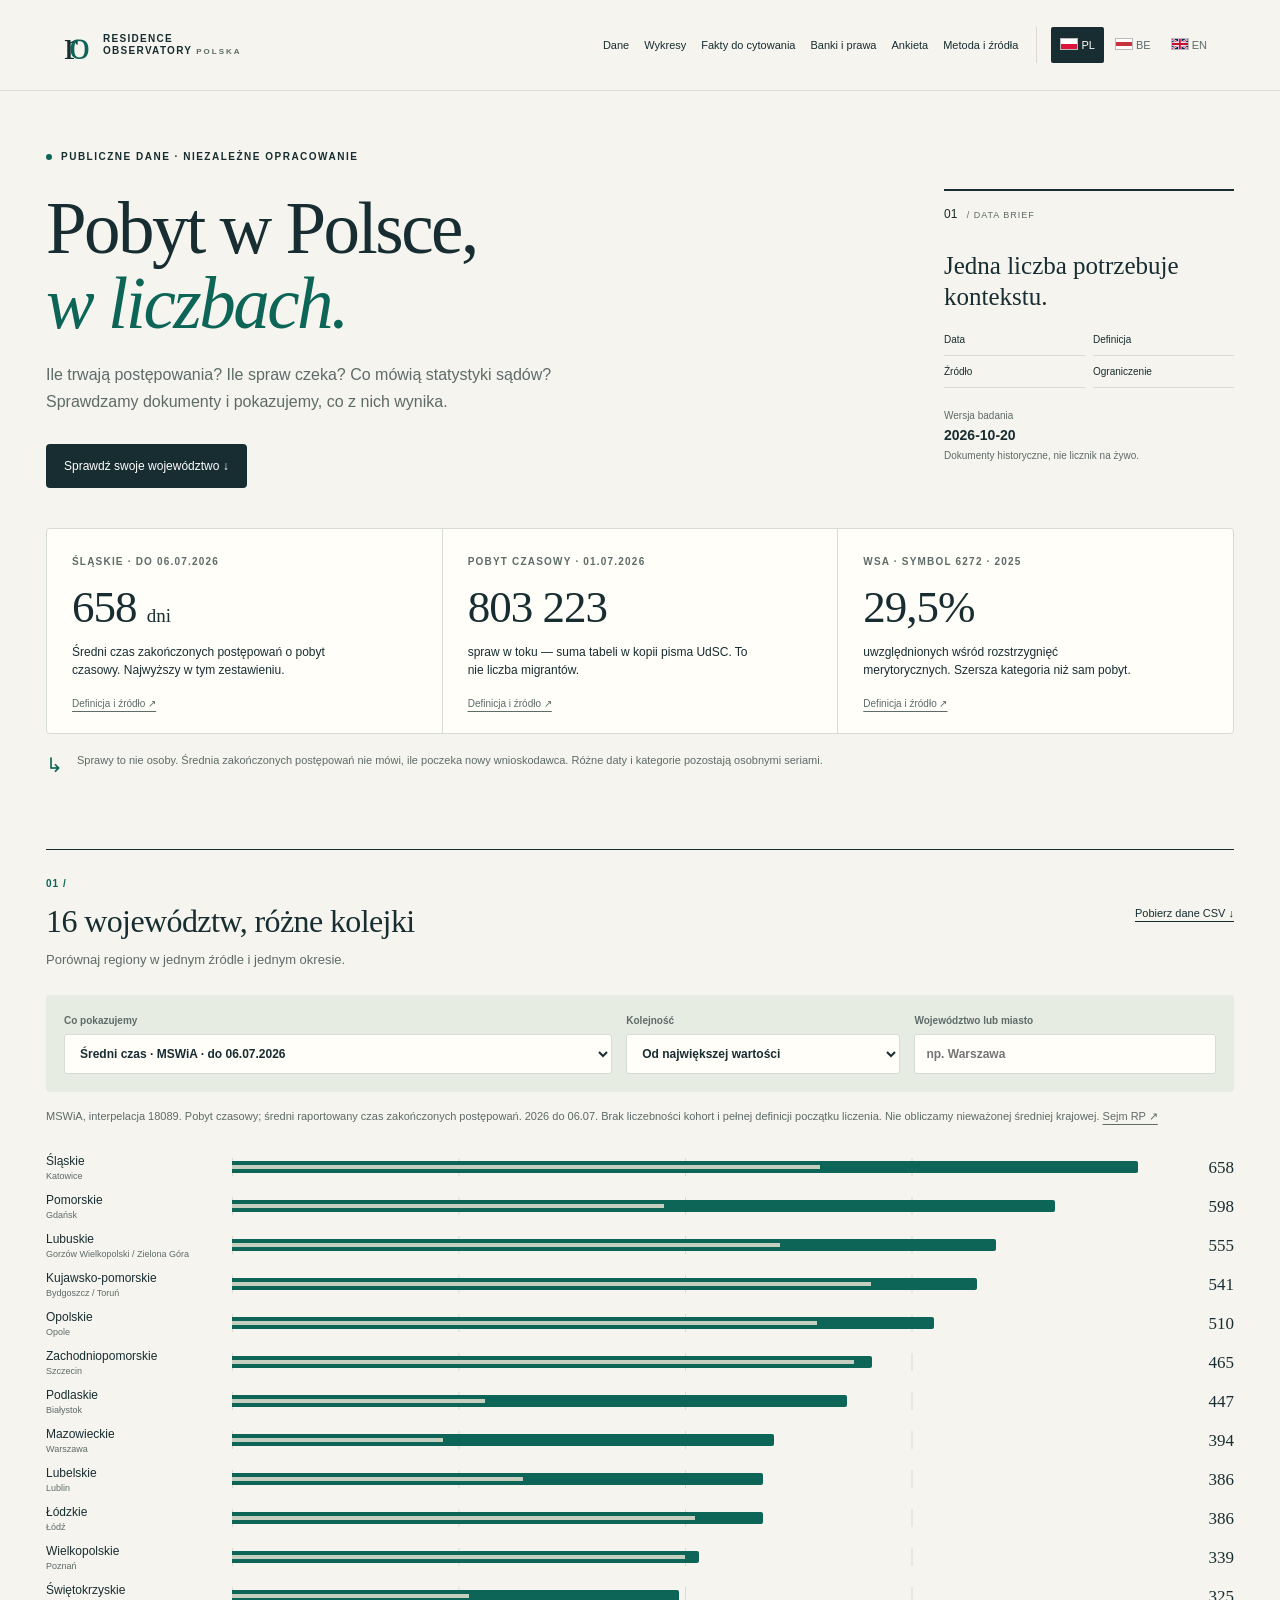
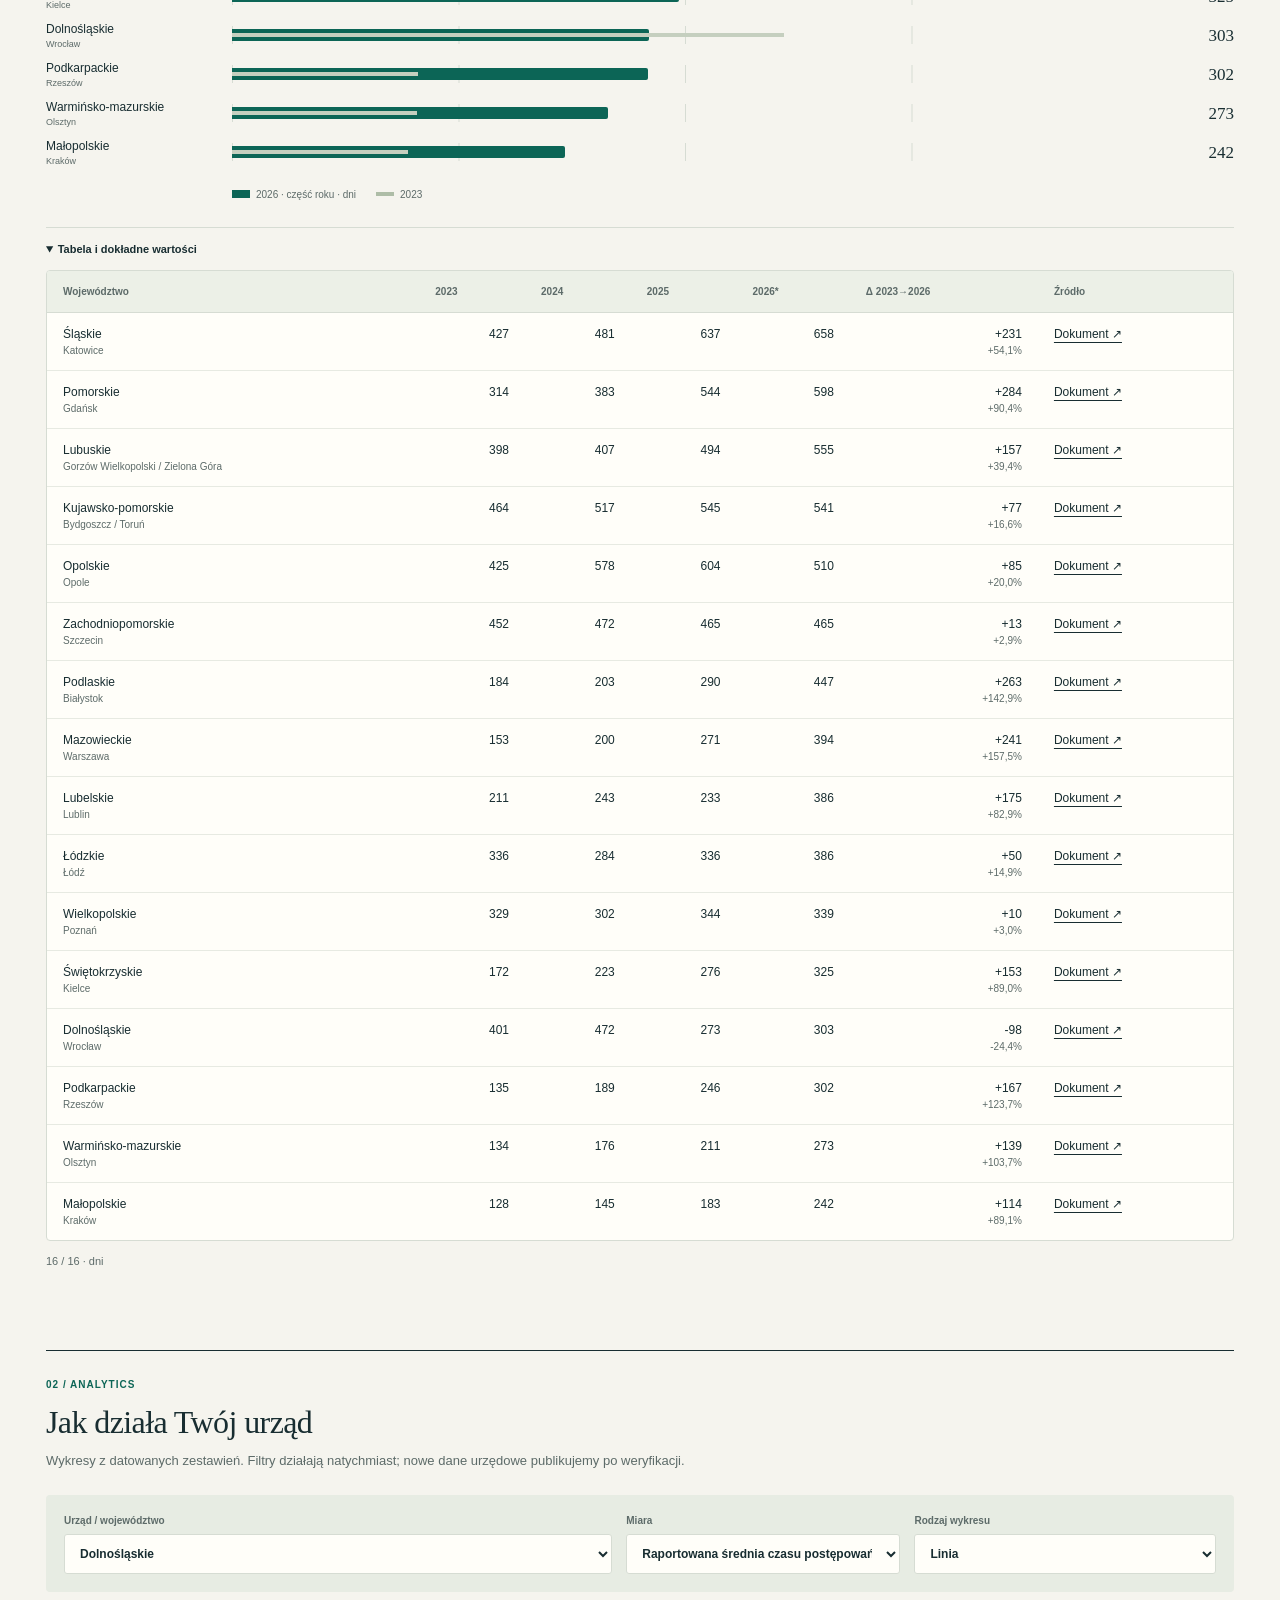
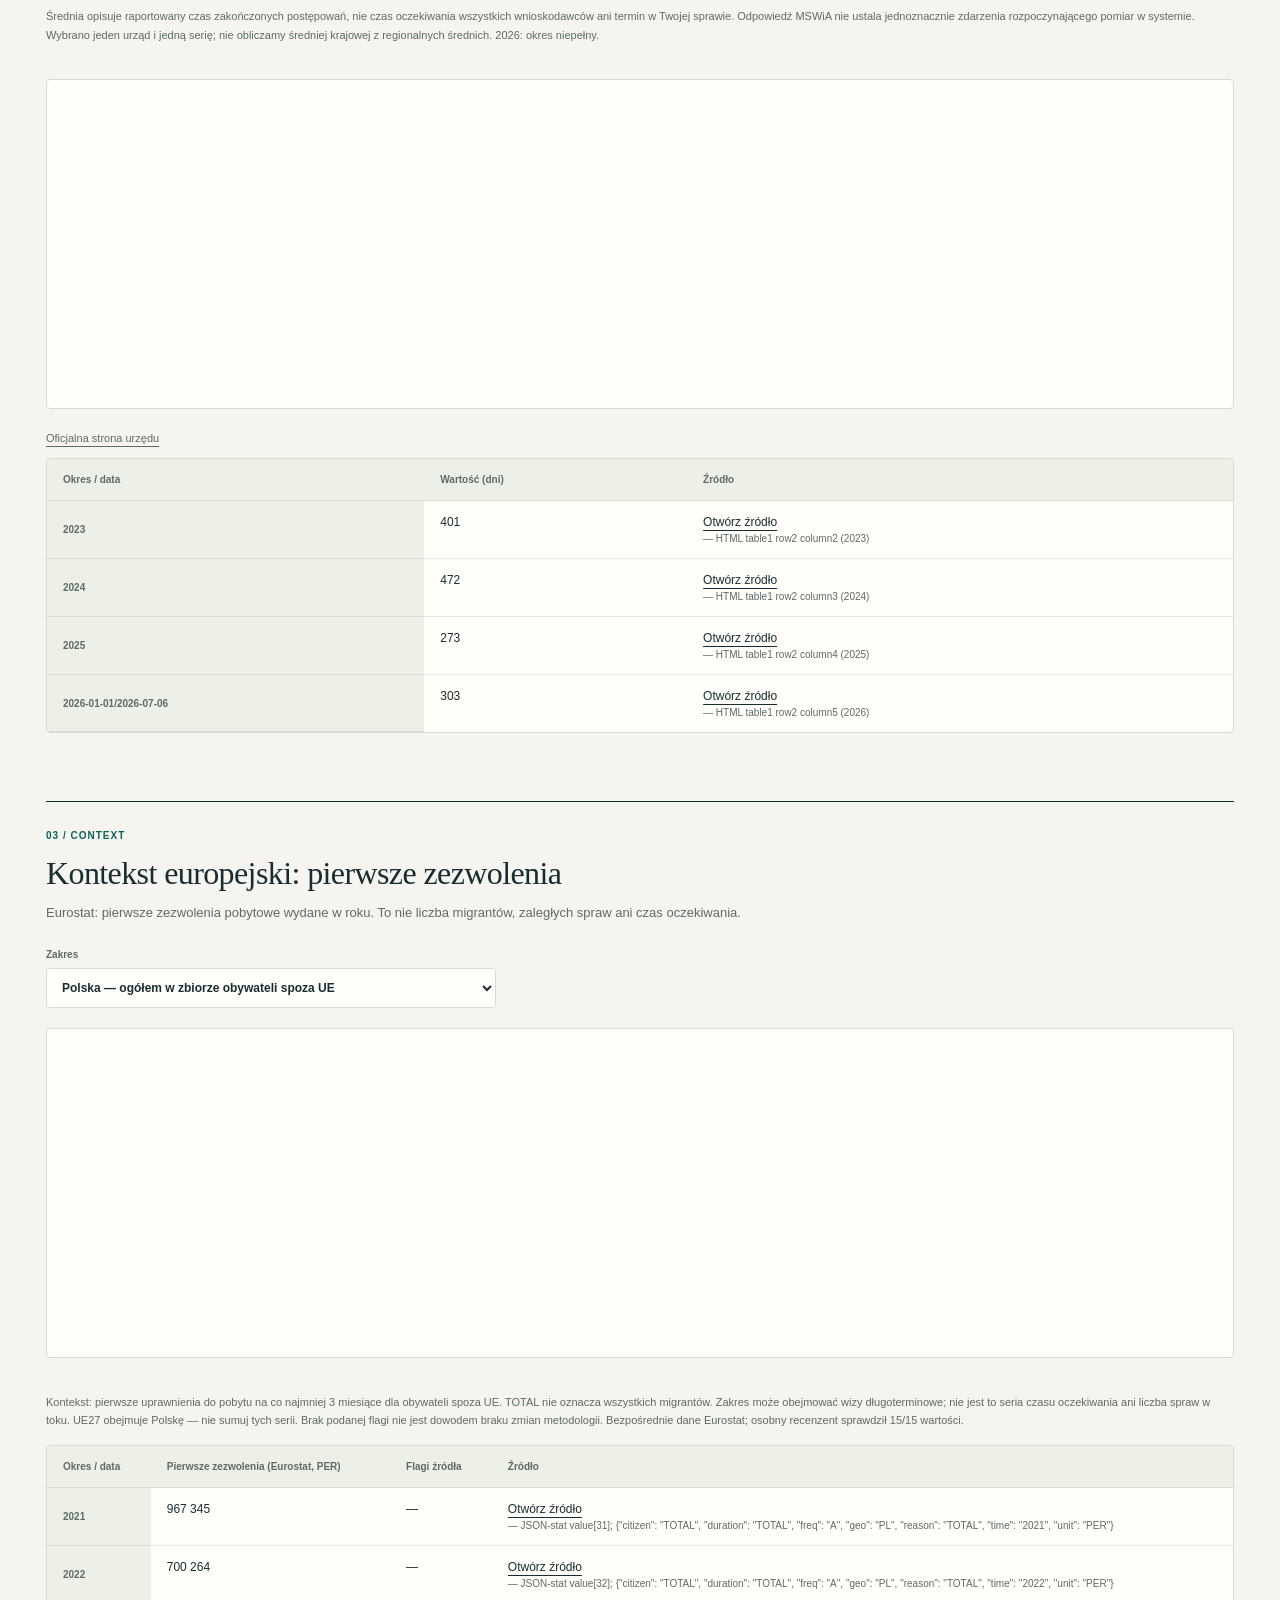
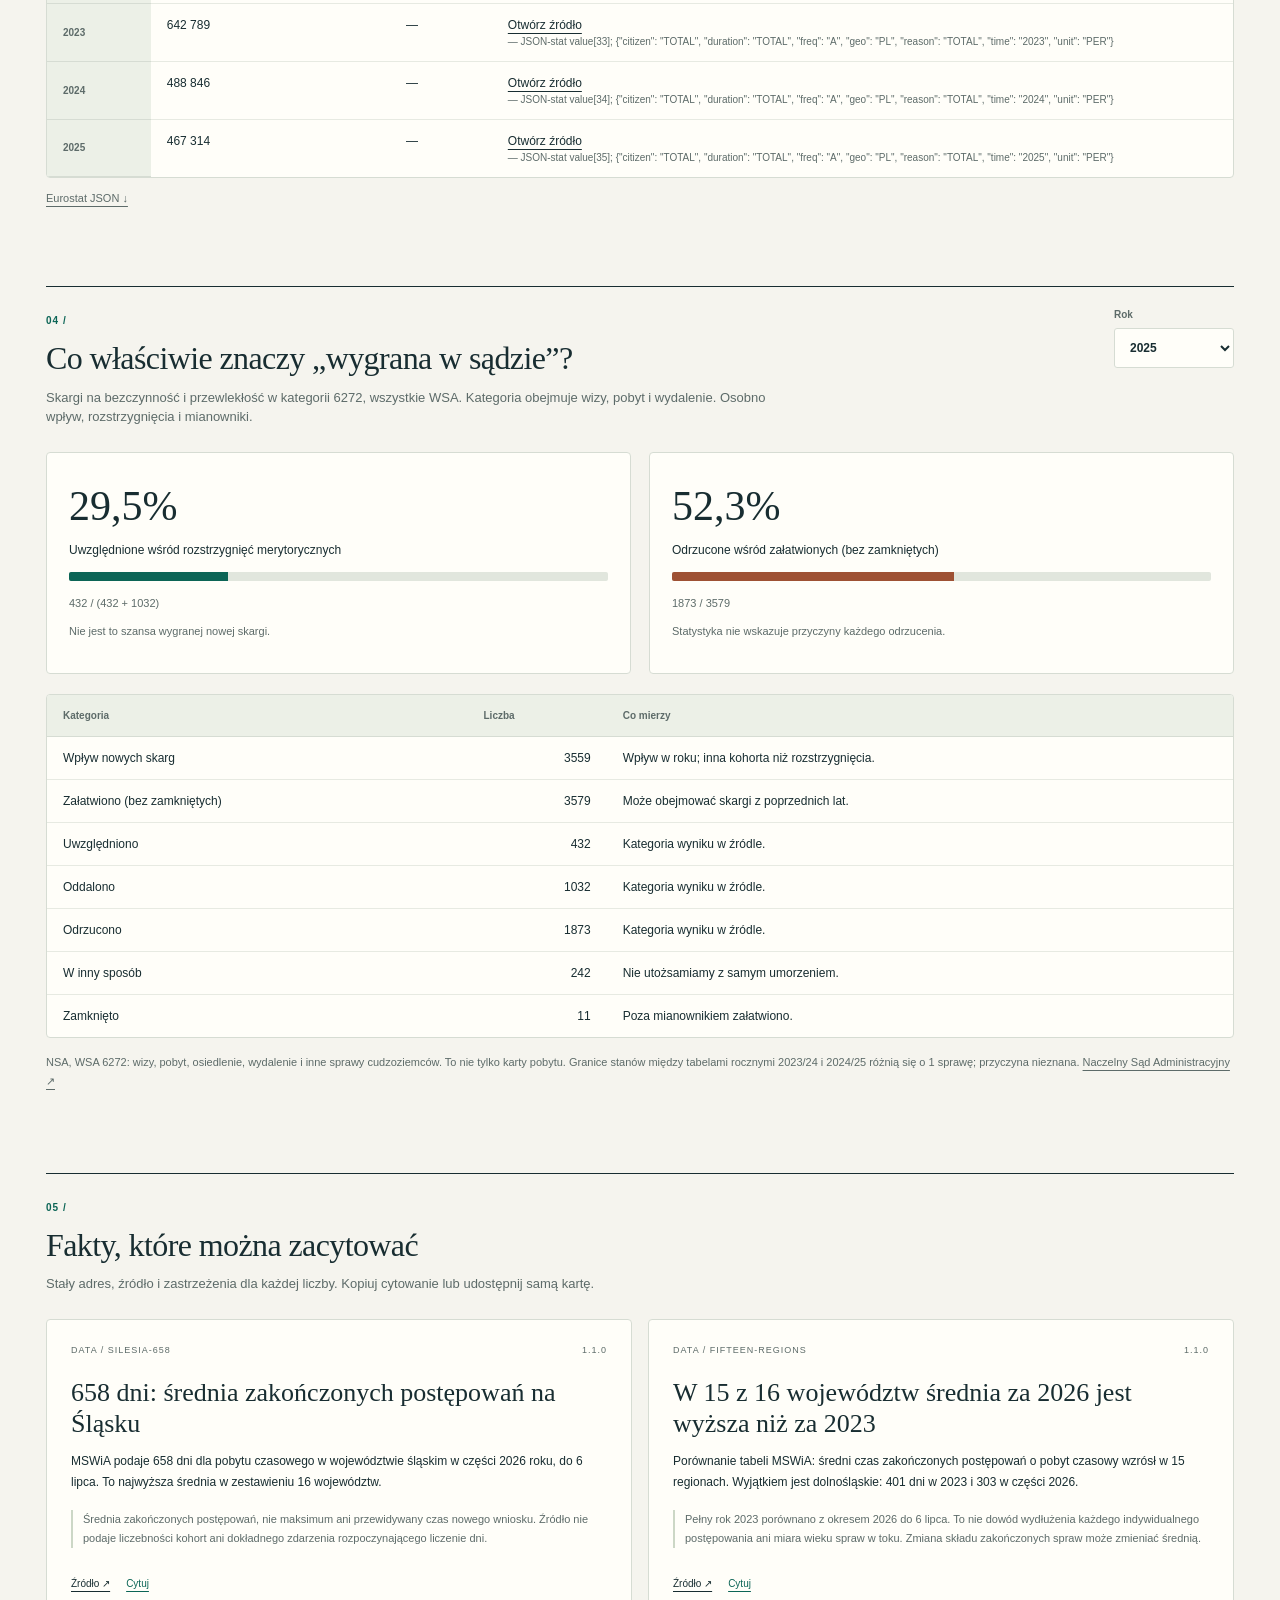
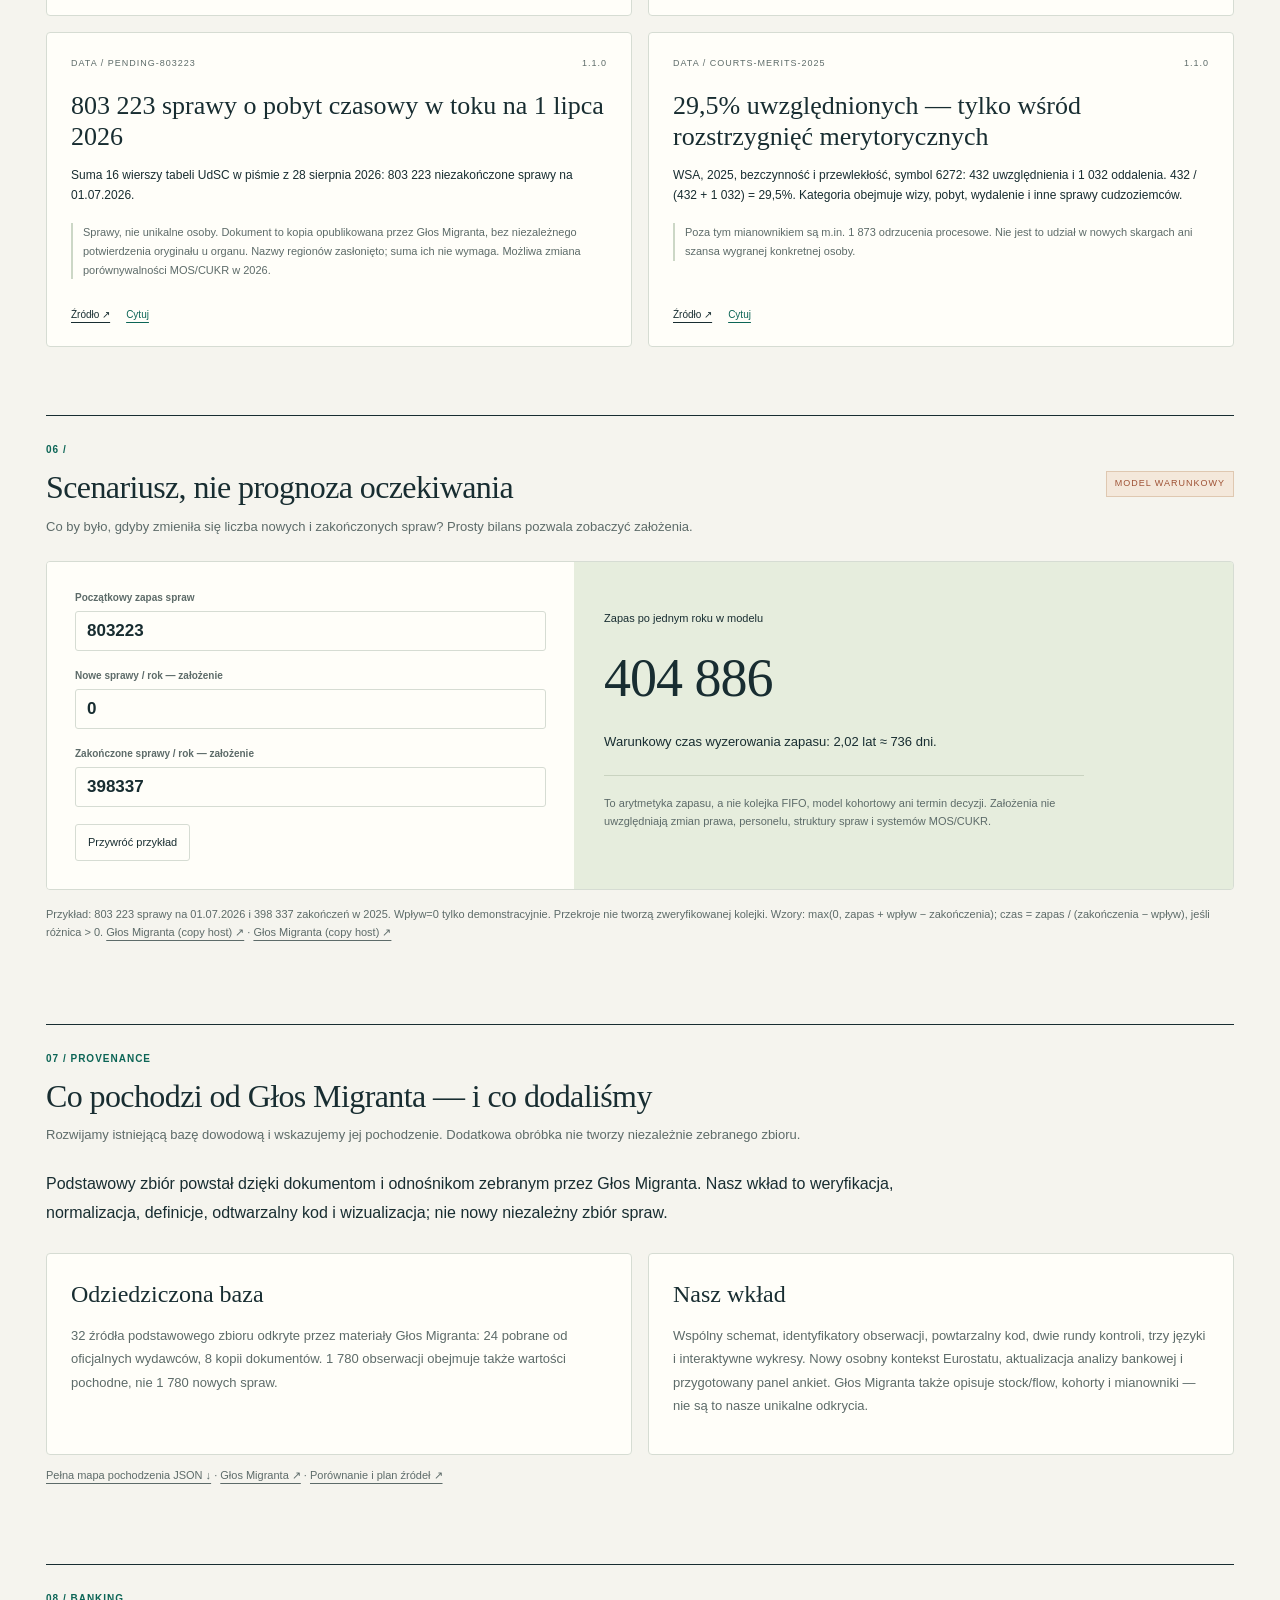
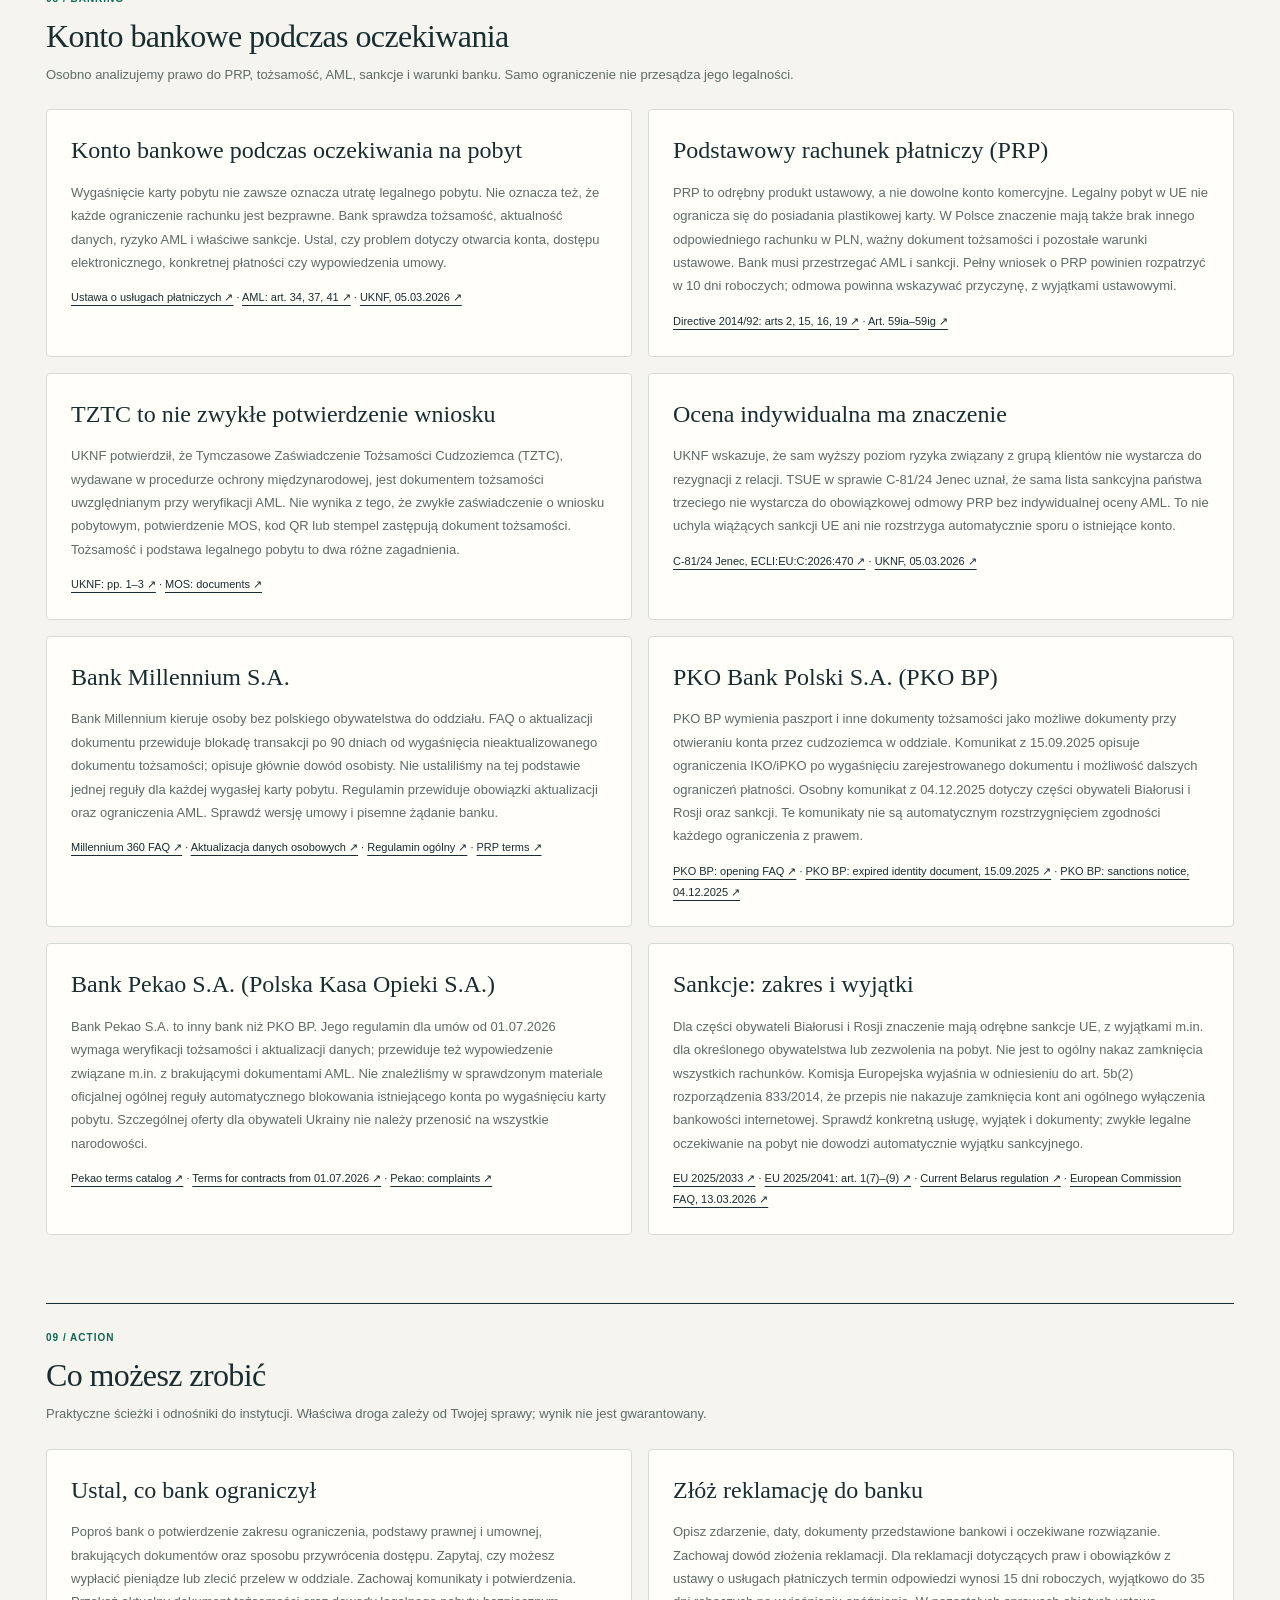
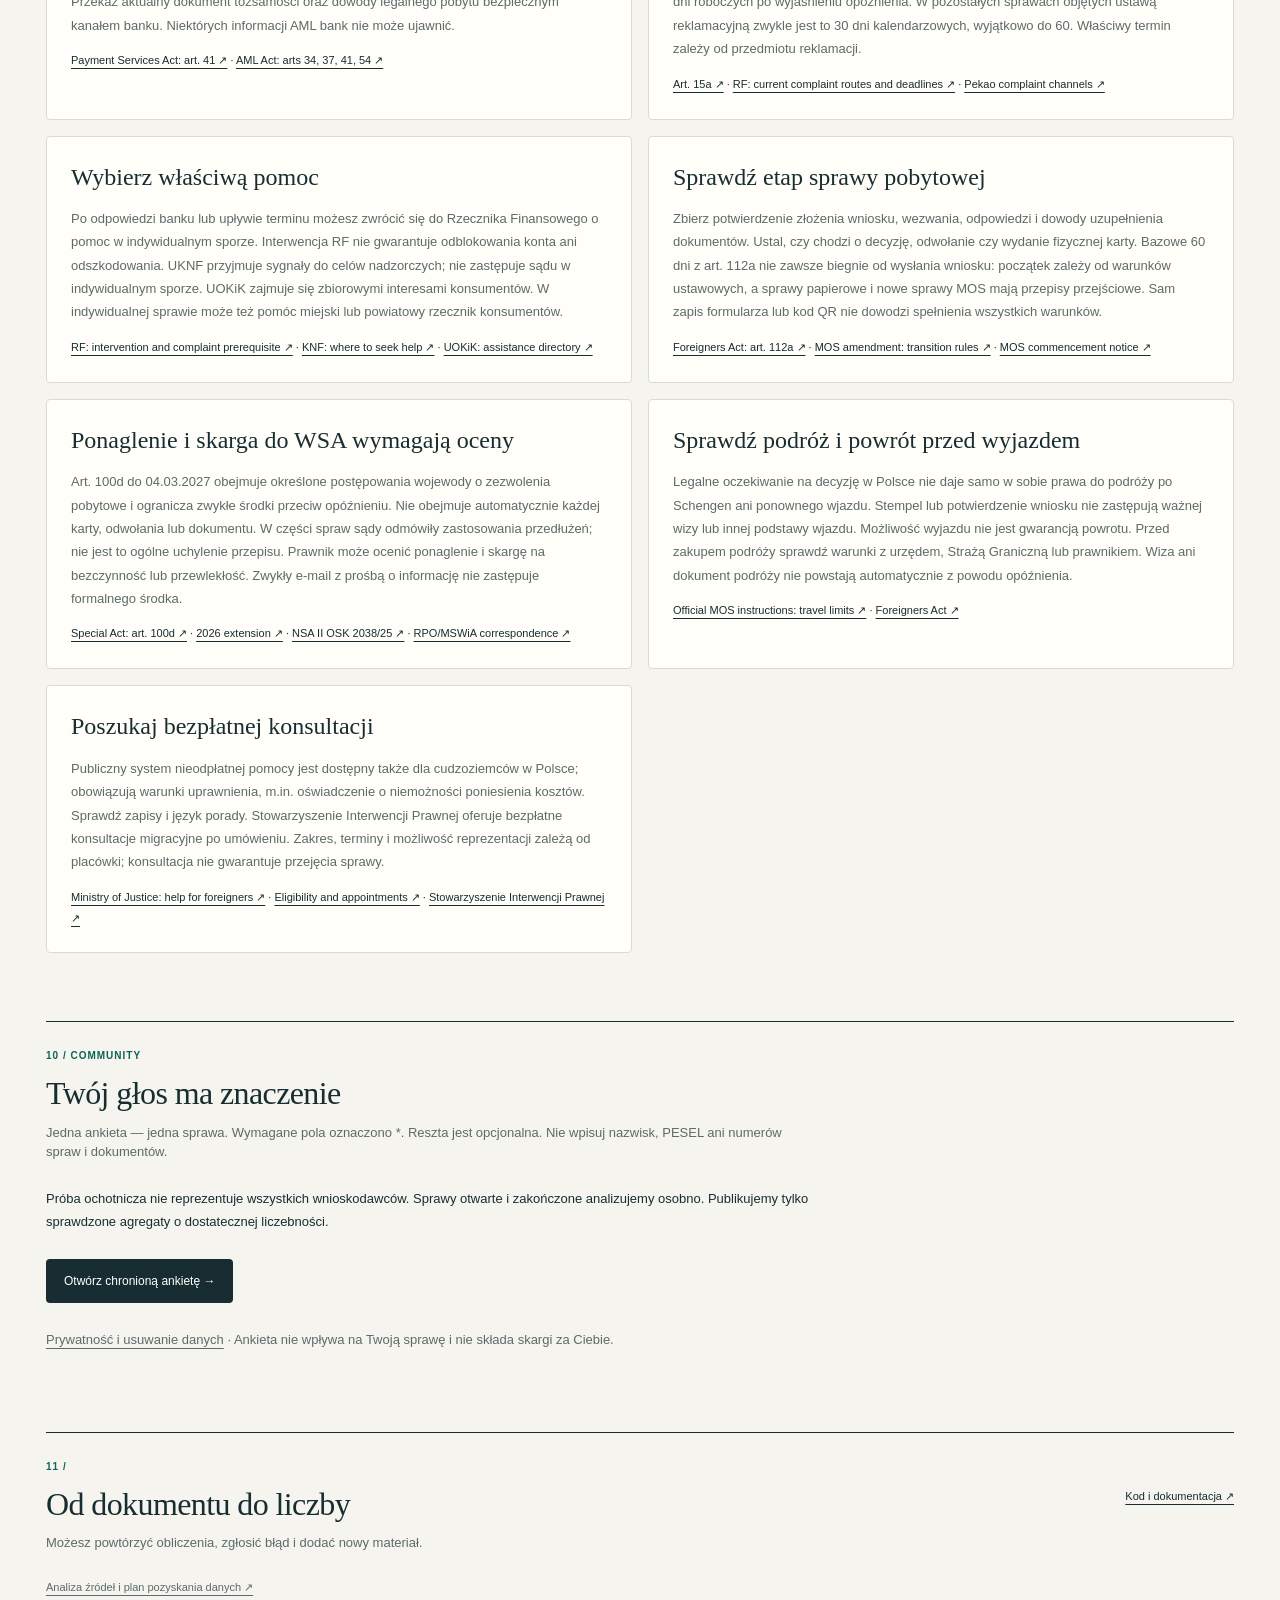
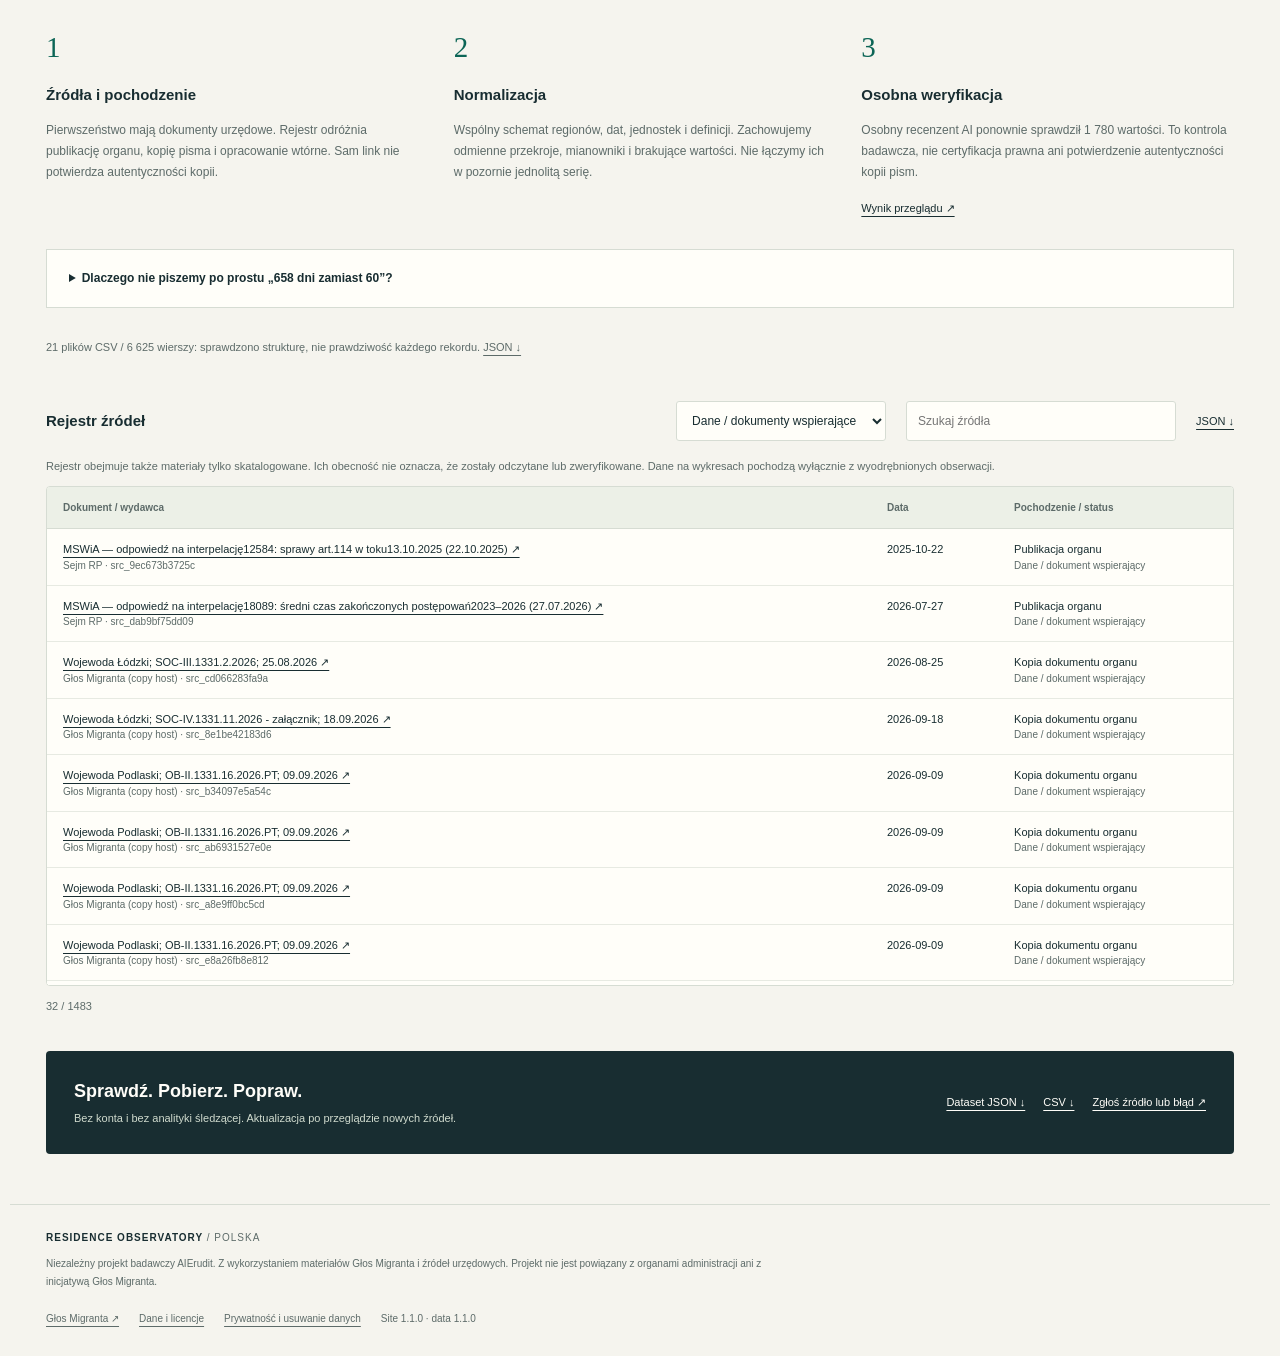
==== commit 214dea0b: "Publish multilingual analytics and private survey with second evidence review" ====
--- a/docs/index.html
+++ b/docs/index.html
@@ -8,30 +8,39 @@
   <meta property="og:type" content="website"><meta property="og:url" content="https://aierudit.github.io/poland-residence-observatory/">
   <meta property="og:image" content="https://aierudit.github.io/poland-residence-observatory/assets/social.png"><meta name="twitter:card" content="summary_large_image">
   <link rel="canonical" href="https://aierudit.github.io/poland-residence-observatory/">
-  <link rel="icon" href="assets/icon.svg" type="image/svg+xml"><link rel="stylesheet" href="assets/style.css">
-  <script src="assets/app.js" defer></script>
+  <link rel="icon" href="assets/icon.svg?v=ed44e54c3bf5" type="image/svg+xml"><link rel="stylesheet" href="assets/style.css?v=dbb85dd2865b">
+  <script src="assets/i18n.js?v=d2323f4a189e" defer></script><script src="assets/chart.umd.js?v=48444a82d4ed" defer></script><script src="assets/analytics.js?v=f70f566d5d6b" defer></script><script src="assets/app.js?v=0d29f193cac2" defer></script>
 </head>
 <body>
 <a class="skip" href="#regions" data-i18n="skip">Przejdź do danych</a>
-<header class="topbar"><a class="brand" href="#"><span class="brand-mark" aria-hidden="true">r<span>o</span></span><span>RESIDENCE<br>OBSERVATORY <small>POLSKA</small></span></a><nav aria-label="Główna nawigacja"><a href="#regions" data-i18n="navData">Dane</a><a href="#facts" data-i18n="navFacts">Fakty do cytowania</a><a href="#method" data-i18n="navMethod">Metoda i źródła</a></nav><div class="lang" aria-label="Language"><button data-lang="pl" aria-pressed="true">PL</button><button data-lang="ru" aria-pressed="false">RU</button></div><a class="github" href="https://github.com/AIErudit/poland-residence-observatory" aria-label="GitHub repository">GitHub ↗</a></header>
+<header class="topbar"><a class="brand" href="#"><span class="brand-mark" aria-hidden="true">r<span>o</span></span><span>RESIDENCE<br>OBSERVATORY <small>POLSKA</small></span></a><nav aria-label="Główna nawigacja"><a href="#regions" data-i18n="navData">Dane</a><a href="#analytics" data-i18n="navAnalytics">Wykresy</a><a href="#facts" data-i18n="navFacts">Fakty do cytowania</a><a href="#banking" data-i18n="navBanking">Banki i prawa</a><a href="#survey" data-i18n="navSurvey">Ankieta</a><a href="#method" data-i18n="navMethod">Metoda i źródła</a></nav><div class="lang" aria-label="Language"><button data-lang="pl" aria-pressed="true" title="Polski"><span class="flag-pl" aria-hidden="true"></span> PL</button><button data-lang="be" aria-pressed="false" title="Беларуская"><span class="flag-be" aria-hidden="true"></span> BE</button><button data-lang="en" aria-pressed="false" title="English"><span class="flag-en" aria-hidden="true"></span> EN</button></div><a class="github" href="https://github.com/AIErudit/poland-residence-observatory" aria-label="GitHub repository">GitHub ↗</a></header>
 <main>
 <section class="hero" aria-labelledby="hero-title"><div class="eyebrow"><span class="dot"></span><span data-i18n="eyebrow">PUBLICZNE DANE · NIEZALEŻNE OPRACOWANIE</span></div><div class="hero-grid"><div><h1 id="hero-title" data-i18n-html="title">Pobyt w Polsce,<br><em>w liczbach.</em></h1><p class="intro" data-i18n="intro">Ile trwają postępowania? Ile spraw czeka? Co mówią statystyki sądów? Sprawdzamy dokumenty i pokazujemy, co z nich wynika.</p><a class="primary" href="#regions" data-i18n="explore">Sprawdź swoje województwo ↓</a></div><aside class="hero-aside"><div class="issue">01 <span>/ DATA BRIEF</span></div><p data-i18n="heroNote">Jedna liczba potrzebuje kontekstu.</p><div class="context-grid"><span data-i18n="date">Data</span><span data-i18n="definition">Definicja</span><span data-i18n="source">Źródło</span><span data-i18n="limit">Ograniczenie</span></div><div class="snapshot"><span data-i18n="snapshot">Wersja badania</span><strong id="version">20.10.2026</strong><small data-i18n="notLive">Dokumenty historyczne, nie licznik na żywo.</small></div></aside></div></section>
-<section class="metrics" aria-label="Najważniejsze liczby" id="metrics"><article class="metric" data-claim="silesia-658"><span class="metric-label">ŚLĄSKIE · DO 06.07.2026</span><strong>658 <small>dni</small></strong><p class="metric-copy">Średni czas zakończonych postępowań o pobyt czasowy. Najwyższy w tym zestawieniu.</p><a href="facts/silesia-658/">Definicja i źródło ↗</a></article><article class="metric" data-claim="pending-803223"><span class="metric-label">POBYT CZASOWY · 01.07.2026</span><strong>803 223</strong><p class="metric-copy">spraw w toku — suma tabeli w kopii pisma UdSC. To nie liczba migrantów.</p><a href="facts/pending-803223/">Definicja i źródło ↗</a></article><article class="metric" data-claim="courts-merits-2025"><span class="metric-label">WSA · SYMBOL 6272 · 2025</span><strong>29,5%</strong><p class="metric-copy">uwzględnionych wśród rozstrzygnięć merytorycznych. Szersza kategoria niż sam pobyt.</p><a href="facts/courts-merits-2025/">Definicja i źródło ↗</a></article></section>
+<section class="metrics" aria-label="Najważniejsze liczby" id="metrics"><article class="metric" data-claim="silesia-658"><span class="metric-label">ŚLĄSKIE · DO 06.07.2026</span><strong>658 <small>dni</small></strong><p class="metric-copy">Średni czas zakończonych postępowań o pobyt czasowy. Najwyższy w tym zestawieniu.</p><a data-i18n="definitionLink" data-keep-lang href="facts/silesia-658/">Definicja i źródło ↗</a></article><article class="metric" data-claim="pending-803223"><span class="metric-label">POBYT CZASOWY · 01.07.2026</span><strong>803 223</strong><p class="metric-copy">spraw w toku — suma tabeli w kopii pisma UdSC. To nie liczba migrantów.</p><a data-i18n="definitionLink" data-keep-lang href="facts/pending-803223/">Definicja i źródło ↗</a></article><article class="metric" data-claim="courts-merits-2025"><span class="metric-label">WSA · SYMBOL 6272 · 2025</span><strong>29,5%</strong><p class="metric-copy">uwzględnionych wśród rozstrzygnięć merytorycznych. Szersza kategoria niż sam pobyt.</p><a data-i18n="definitionLink" data-keep-lang href="facts/courts-merits-2025/">Definicja i źródło ↗</a></article></section>
 <div class="principle"><span aria-hidden="true">↳</span><p data-i18n="principle">Sprawy to nie osoby. Średnia zakończonych postępowań nie mówi, ile poczeka nowy wnioskodawca. Różne daty i kategorie pozostają osobnymi seriami.</p></div>
 <section class="section" id="regions"><div class="section-head"><div><span class="section-no">01 /</span><h2 data-i18n="regionsTitle">16 województw, różne kolejki</h2><p data-i18n="regionsIntro">Porównaj regiony w jednym źródle i jednym okresie.</p></div><a class="text-link" href="data/observations.csv" download data-i18n="download">Pobierz dane CSV ↓</a></div>
 <div class="controls"><label><span data-i18n="seriesLabel">Co pokazujemy</span><select id="series"><option value="mswia" data-i18n="seriesMswia">Średni czas · MSWiA · do 06.07.2026</option><option value="udsc" data-i18n="seriesUdsc">Średni czas · kopia UdSC · do 12.08.2026</option><option value="stock" data-i18n="seriesStock">Sprawy w toku · kopia UdSC · 01.07.2026</option></select></label><label><span data-i18n="sortLabel">Kolejność</span><select id="sort"><option value="desc" data-i18n="sortDesc">Od największej wartości</option><option value="asc" data-i18n="sortAsc">Od najmniejszej wartości</option><option value="name" data-i18n="sortName">Alfabetycznie</option></select></label><label class="search-label"><span data-i18n="searchLabel">Województwo lub miasto</span><input id="region-search" type="search" placeholder="np. Warszawa" autocomplete="off"></label></div>
 <div class="source-note" id="regional-context"></div><div id="chart" class="bar-chart" aria-label="Porównanie województw"></div><div class="chart-legend" id="chart-legend"></div>
 <details class="table-details" open><summary data-i18n="tableView">Tabela i dokładne wartości</summary><div class="table-wrap"><table id="region-table"><caption class="sr-only" data-i18n="regionCaption">Wartości według województw; definicja i data wskazane nad tabelą</caption><thead></thead><tbody></tbody></table></div></details><p class="small" id="region-count" aria-live="polite"></p>
 </section>
-<section class="section" id="courts"><div class="section-head"><div><span class="section-no">02 /</span><h2 data-i18n="courtTitle">Co właściwie znaczy „wygrana w sądzie”?</h2><p data-i18n="courtIntro">Skargi na bezczynność i przewlekłość w kategorii 6272, wszystkie WSA. Kategoria obejmuje wizy, pobyt i wydalenie. Osobno wpływ, rozstrzygnięcia i mianowniki.</p></div><label class="year-select"><span data-i18n="year">Rok</span><select id="court-year" aria-label="Rok statystyki sądowej"></select></label></div>
+<section class="section" id="analytics"><div class="section-head"><div><span class="section-no">02 / ANALYTICS</span><h2 data-i18n="analyticsTitle">Jak działa Twój urząd</h2><p data-i18n="analyticsIntro">Wykresy z datowanych zestawień. Filtry działają natychmiast; nowe dane urzędowe publikujemy po weryfikacji.</p></div></div>
+<div class="controls"><label><span data-i18n="office">Urząd / województwo</span><select id="analytics-office"></select></label><label><span data-i18n="metric">Miara</span><select id="analytics-metric"><option value="duration" data-i18n="durationOption">Średni czas · MSWiA</option><option value="pending" data-i18n="pendingOption">Sprawy w toku · UdSC</option><option value="flow" data-i18n="flowOption">Zakończone sprawy · hurtownia</option></select></label><label><span data-i18n="chartType">Rodzaj wykresu</span><select id="analytics-type"><option value="line" data-i18n="line">Linia</option><option value="bar" data-i18n="bars">Słupki</option></select></label></div>
+<p id="analytics-context" class="source-note"></p><div class="canvas-wrap"><canvas id="trend-chart" role="img" aria-label="Historical series; exact values in the following table"></canvas></div><p class="small"><a id="office-link" class="text-link"></a></p><div class="table-wrap"><table id="trend-table"><thead></thead><tbody></tbody></table></div></section>
+<section class="section" id="europe"><div class="section-head"><div><span class="section-no">03 / CONTEXT</span><h2 data-i18n="contextTitle">Kontekst europejski: pierwsze zezwolenia</h2><p data-i18n="contextIntro">Eurostat: pierwsze zezwolenia pobytowe wydane w roku. To nie liczba migrantów, zaległych spraw ani czas oczekiwania.</p></div></div>
+<label class="context-select"><span data-pl="Zakres" data-be="Ахоп" data-en="Scope">Zakres</span><select id="eurostat-group"><option value="pl_all" data-pl="Polska · ogółem w tej kolekcji" data-be="Польшча · усяго ў гэтым наборы" data-en="Poland · total in this collection">Polska · ogółem w tej kolekcji</option><option value="eu_all" data-pl="UE-27 · ogółem" data-be="ЕС-27 · усяго" data-en="EU-27 · total">UE-27 · ogółem</option><option value="pl_by" data-pl="Polska · obywatelstwo białoruskie" data-be="Польшча · грамадзянства Беларусі" data-en="Poland · Belarusian citizenship">Polska · obywatelstwo białoruskie</option></select></label><div class="canvas-wrap"><canvas id="eurostat-chart" role="img" aria-label="Eurostat first permits; exact values in the following table"></canvas></div><p id="eurostat-context" class="source-note"></p><div class="table-wrap"><table id="eurostat-table"><thead></thead><tbody></tbody></table></div><p class="small"><a href="data/eurostat-context.json" download>Eurostat JSON ↓</a></p></section>
+<section class="section" id="courts"><div class="section-head"><div><span class="section-no">04 /</span><h2 data-i18n="courtTitle">Co właściwie znaczy „wygrana w sądzie”?</h2><p data-i18n="courtIntro">Skargi na bezczynność i przewlekłość w kategorii 6272, wszystkie WSA. Kategoria obejmuje wizy, pobyt i wydalenie. Osobno wpływ, rozstrzygnięcia i mianowniki.</p></div><label class="year-select"><span data-i18n="year">Rok</span><select id="court-year" aria-label="Rok statystyki sądowej"></select></label></div>
 <div id="court-visual" class="court-grid"></div><div class="table-wrap"><table id="court-table"><thead><tr><th data-i18n="outcome">Kategoria</th><th data-i18n="count">Liczba</th><th data-i18n="meaning">Co mierzy</th></tr></thead><tbody></tbody></table></div><p class="source-note" id="court-context"></p></section>
-<section class="section facts-section" id="facts"><div class="section-head"><div><span class="section-no">03 /</span><h2 data-i18n="factsTitle">Fakty, które można zacytować</h2><p data-i18n="factsIntro">Stały adres, źródło i zastrzeżenia dla każdej liczby. Kopiuj cytowanie lub udostępnij samą kartę.</p></div></div><div class="fact-grid" id="fact-grid"><article class="fact-card" data-claim="silesia-658" id="fact-silesia-658"><div class="fact-top"><span>DATA / SILESIA-658</span><span>1.0.0</span></div><h3 data-field="title">658 dni: średnia zakończonych postępowań na Śląsku</h3><p data-field="body">MSWiA podaje 658 dni dla pobytu czasowego w województwie śląskim w części 2026 roku, do 6 lipca. To najwyższa średnia w zestawieniu 16 województw.</p><p class="fact-caveat" data-field="caveat">Średnia zakończonych postępowań, nie maksimum ani przewidywany czas nowego wniosku. Źródło nie publikuje liczebności kohort ani szczegółowego sposobu liczenia dni.</p><div class="fact-actions"><a href="facts/silesia-658/">Źródło / источник ↗</a><button data-copy="silesia-658">Cytuj / цитировать</button></div></article><article class="fact-card" data-claim="fifteen-regions" id="fact-fifteen-regions"><div class="fact-top"><span>DATA / FIFTEEN-REGIONS</span><span>1.0.0</span></div><h3 data-field="title">W 15 z 16 województw średnia za 2026 jest wyższa niż za 2023</h3><p data-field="body">Porównanie tabeli MSWiA: średni czas zakończonych postępowań o pobyt czasowy wzrósł w 15 regionach. Wyjątkiem jest dolnośląskie: 401 dni w 2023 i 303 w części 2026.</p><p class="fact-caveat" data-field="caveat">Pełny rok 2023 porównano z okresem 2026 do 6 lipca. To nie dowód wydłużenia każdego indywidualnego postępowania ani miara wieku spraw w toku. Zmiana składu zakończonych spraw może zmieniać średnią.</p><div class="fact-actions"><a href="facts/fifteen-regions/">Źródło / источник ↗</a><button data-copy="fifteen-regions">Cytuj / цитировать</button></div></article><article class="fact-card" data-claim="pending-803223" id="fact-pending-803223"><div class="fact-top"><span>DATA / PENDING-803223</span><span>1.0.0</span></div><h3 data-field="title">803 223 sprawy o pobyt czasowy w toku na 1 lipca 2026</h3><p data-field="body">Suma 16 wierszy tabeli UdSC w piśmie z 28 sierpnia 2026: 803 223 niezakończone sprawy na 01.07.2026.</p><p class="fact-caveat" data-field="caveat">Sprawy, nie unikalne osoby. Dokument to kopia opublikowana przez Głos Migranta, bez niezależnego potwierdzenia oryginału u organu. Nazwy regionów zasłonięto; suma ich nie wymaga. Możliwa zmiana porównywalności MOS/CUKR w 2026.</p><div class="fact-actions"><a href="facts/pending-803223/">Źródło / источник ↗</a><button data-copy="pending-803223">Cytuj / цитировать</button></div></article><article class="fact-card" data-claim="courts-merits-2025" id="fact-courts-merits-2025"><div class="fact-top"><span>DATA / COURTS-MERITS-2025</span><span>1.0.0</span></div><h3 data-field="title">29,5% uwzględnionych — tylko wśród rozstrzygnięć merytorycznych</h3><p data-field="body">WSA, 2025, bezczynność i przewlekłość, symbol 6272: 432 uwzględnienia i 1 032 oddalenia. 432 / (432 + 1 032) = 29,5%. Kategoria obejmuje wizy, pobyt, wydalenie i inne sprawy cudzoziemców.</p><p class="fact-caveat" data-field="caveat">Poza tym mianownikiem są m.in. 1 873 odrzucenia procesowe. Nie jest to udział w nowych skargach ani szansa wygranej konkretnej osoby.</p><div class="fact-actions"><a href="facts/courts-merits-2025/">Źródło / источник ↗</a><button data-copy="courts-merits-2025">Cytuj / цитировать</button></div></article></div></section>
-<section class="section" id="scenario"><div class="section-head"><div><span class="section-no">04 /</span><h2 data-i18n="scenarioTitle">Scenariusz, nie prognoza oczekiwania</h2><p data-i18n="scenarioIntro">Co by było, gdyby zmieniła się liczba nowych i zakończonych spraw? Prosty bilans pozwala zobaczyć założenia.</p></div><span class="tag warning" data-i18n="scenarioTag">MODEL WARUNKOWY</span></div><div class="scenario-grid"><div class="scenario-inputs"><label><span data-i18n="startStock">Początkowy zapas spraw</span><input type="number" id="stock-input" min="0" max="10000000" step="1" value="803223"></label><label><span data-i18n="inflowInput">Nowe sprawy / rok — założenie</span><input type="number" id="inflow-input" min="0" max="5000000" step="1000" value="0"></label><label><span data-i18n="capacityInput">Zakończone sprawy / rok — założenie</span><input type="number" id="capacity-input" min="0" max="5000000" step="1000" value="398337"></label><button id="scenario-reset" class="secondary" data-i18n="reset">Przywróć przykład</button></div><div class="scenario-result" aria-live="polite"><span data-i18n="afterYear">Zapas po jednym roku w modelu</span><strong id="scenario-stock">404 886</strong><div id="scenario-clearance"></div><p class="small" data-i18n="scenarioWarning">To arytmetyka zapasu, a nie kolejka FIFO, model kohortowy ani termin decyzji. Założenia nie uwzględniają zmian prawa, personelu, struktury spraw i systemów MOS/CUKR.</p></div></div><p class="source-note" id="scenario-context"></p></section>
-<section class="section method-section" id="method"><div class="section-head"><div><span class="section-no">05 /</span><h2 data-i18n="methodTitle">Od dokumentu do liczby</h2><p data-i18n="methodIntro">Możesz powtórzyć obliczenia, zgłosić błąd i dodać nowy materiał.</p></div><a class="text-link" href="https://github.com/AIErudit/poland-residence-observatory/blob/main/README.md" data-i18n="repoMethod">Kod i dokumentacja ↗</a></div><p class="small"><a href="https://github.com/AIErudit/poland-residence-observatory/tree/main/research">Analiza The Warsaw i Głos Migranta, dodatkowe źródła, plan pozyskania danych / Разбор публикаций и дальнейшее исследование ↗</a></p><div class="method-grid"><article><span class="step">1</span><h3 data-i18n="method1">Źródła i pochodzenie</h3><p data-i18n="method1p">Pierwszeństwo mają dokumenty urzędowe. Rejestr odróżnia publikację organu, kopię pisma i opracowanie wtórne. Sam link nie potwierdza autentyczności kopii.</p></article><article><span class="step">2</span><h3 data-i18n="method2">Normalizacja</h3><p data-i18n="method2p">Wspólny schemat regionów, dat, jednostek i definicji. Zachowujemy odmienne przekroje, mianowniki i brakujące wartości. Nie łączymy ich w pozornie jednolitą serię.</p></article><article><span class="step">3</span><h3 data-i18n="method3">Osobna weryfikacja</h3><p data-i18n="method3p">Drugi agent AI sprawdza kluczowe liczby w dokumentach, obliczenia i treść kart. Testy sprawdzają spójność. Zakres i ograniczenia przeglądu są publiczne.</p><a href="verification/" class="text-link" data-i18n="reviewLink">Wynik przeglądu ↗</a></article></div>
+<section class="section facts-section" id="facts"><div class="section-head"><div><span class="section-no">05 /</span><h2 data-i18n="factsTitle">Fakty, które można zacytować</h2><p data-i18n="factsIntro">Stały adres, źródło i zastrzeżenia dla każdej liczby. Kopiuj cytowanie lub udostępnij samą kartę.</p></div></div><div class="fact-grid" id="fact-grid"><article class="fact-card" data-claim="silesia-658" id="fact-silesia-658"><div class="fact-top"><span>DATA / SILESIA-658</span><span>1.1.0</span></div><h3 data-field="title">658 dni: średnia zakończonych postępowań na Śląsku</h3><p data-field="body">MSWiA podaje 658 dni dla pobytu czasowego w województwie śląskim w części 2026 roku, do 6 lipca. To najwyższa średnia w zestawieniu 16 województw.</p><p class="fact-caveat" data-field="caveat">Średnia zakończonych postępowań, nie maksimum ani przewidywany czas nowego wniosku. Źródło nie podaje liczebności kohort ani dokładnego zdarzenia rozpoczynającego liczenie dni.</p><div class="fact-actions"><a data-i18n="definitionLink" data-keep-lang href="facts/silesia-658/">Źródło ↗</a><button data-i18n="copy" data-copy="silesia-658">Cytuj</button></div></article><article class="fact-card" data-claim="fifteen-regions" id="fact-fifteen-regions"><div class="fact-top"><span>DATA / FIFTEEN-REGIONS</span><span>1.1.0</span></div><h3 data-field="title">W 15 z 16 województw średnia za 2026 jest wyższa niż za 2023</h3><p data-field="body">Porównanie tabeli MSWiA: średni czas zakończonych postępowań o pobyt czasowy wzrósł w 15 regionach. Wyjątkiem jest dolnośląskie: 401 dni w 2023 i 303 w części 2026.</p><p class="fact-caveat" data-field="caveat">Pełny rok 2023 porównano z okresem 2026 do 6 lipca. To nie dowód wydłużenia każdego indywidualnego postępowania ani miara wieku spraw w toku. Zmiana składu zakończonych spraw może zmieniać średnią.</p><div class="fact-actions"><a data-i18n="definitionLink" data-keep-lang href="facts/fifteen-regions/">Źródło ↗</a><button data-i18n="copy" data-copy="fifteen-regions">Cytuj</button></div></article><article class="fact-card" data-claim="pending-803223" id="fact-pending-803223"><div class="fact-top"><span>DATA / PENDING-803223</span><span>1.1.0</span></div><h3 data-field="title">803 223 sprawy o pobyt czasowy w toku na 1 lipca 2026</h3><p data-field="body">Suma 16 wierszy tabeli UdSC w piśmie z 28 sierpnia 2026: 803 223 niezakończone sprawy na 01.07.2026.</p><p class="fact-caveat" data-field="caveat">Sprawy, nie unikalne osoby. Dokument to kopia opublikowana przez Głos Migranta, bez niezależnego potwierdzenia oryginału u organu. Nazwy regionów zasłonięto; suma ich nie wymaga. Możliwa zmiana porównywalności MOS/CUKR w 2026.</p><div class="fact-actions"><a data-i18n="definitionLink" data-keep-lang href="facts/pending-803223/">Źródło ↗</a><button data-i18n="copy" data-copy="pending-803223">Cytuj</button></div></article><article class="fact-card" data-claim="courts-merits-2025" id="fact-courts-merits-2025"><div class="fact-top"><span>DATA / COURTS-MERITS-2025</span><span>1.1.0</span></div><h3 data-field="title">29,5% uwzględnionych — tylko wśród rozstrzygnięć merytorycznych</h3><p data-field="body">WSA, 2025, bezczynność i przewlekłość, symbol 6272: 432 uwzględnienia i 1 032 oddalenia. 432 / (432 + 1 032) = 29,5%. Kategoria obejmuje wizy, pobyt, wydalenie i inne sprawy cudzoziemców.</p><p class="fact-caveat" data-field="caveat">Poza tym mianownikiem są m.in. 1 873 odrzucenia procesowe. Nie jest to udział w nowych skargach ani szansa wygranej konkretnej osoby.</p><div class="fact-actions"><a data-i18n="definitionLink" data-keep-lang href="facts/courts-merits-2025/">Źródło ↗</a><button data-i18n="copy" data-copy="courts-merits-2025">Cytuj</button></div></article></div></section>
+<section class="section" id="scenario"><div class="section-head"><div><span class="section-no">06 /</span><h2 data-i18n="scenarioTitle">Scenariusz, nie prognoza oczekiwania</h2><p data-i18n="scenarioIntro">Co by było, gdyby zmieniła się liczba nowych i zakończonych spraw? Prosty bilans pozwala zobaczyć założenia.</p></div><span class="tag warning" data-i18n="scenarioTag">MODEL WARUNKOWY</span></div><div class="scenario-grid"><div class="scenario-inputs"><label><span data-i18n="startStock">Początkowy zapas spraw</span><input type="number" id="stock-input" min="0" max="10000000" step="1" value="803223"></label><label><span data-i18n="inflowInput">Nowe sprawy / rok — założenie</span><input type="number" id="inflow-input" min="0" max="5000000" step="1000" value="0"></label><label><span data-i18n="capacityInput">Zakończone sprawy / rok — założenie</span><input type="number" id="capacity-input" min="0" max="5000000" step="1000" value="398337"></label><button id="scenario-reset" class="secondary" data-i18n="reset">Przywróć przykład</button></div><div class="scenario-result" aria-live="polite"><span data-i18n="afterYear">Zapas po jednym roku w modelu</span><strong id="scenario-stock">404 886</strong><div id="scenario-clearance"></div><p class="small" data-i18n="scenarioWarning">To arytmetyka zapasu, a nie kolejka FIFO, model kohortowy ani termin decyzji. Założenia nie uwzględniają zmian prawa, personelu, struktury spraw i systemów MOS/CUKR.</p></div></div><p class="source-note" id="scenario-context"></p></section>
+<section class="section" id="provenance"><div class="section-head"><div><span class="section-no">07 / PROVENANCE</span><h2 data-i18n="provenanceTitle">Co pochodzi od Głos Migranta — i co dodaliśmy</h2><p data-i18n="provenanceIntro">Rozwijamy istniejącą bazę dowodową i wskazujemy jej pochodzenie. Dodatkowa obróbka nie tworzy niezależnie zebranego zbioru.</p></div></div><div id="provenance-content"></div></section>
+<section class="section" id="banking"><div class="section-head"><div><span class="section-no">08 / BANKING</span><h2 data-i18n="bankingTitle">Konto bankowe podczas oczekiwania</h2><p data-i18n="bankingIntro">Osobno analizujemy prawo do PRP, tożsamość, AML, sankcje i warunki banku. Samo ograniczenie nie przesądza jego legalności.</p></div></div><div class="info-grid" id="banking-content"></div></section>
+<section class="section" id="actions"><div class="section-head"><div><span class="section-no">09 / ACTION</span><h2 data-i18n="actionsTitle">Co możesz zrobić</h2><p data-i18n="actionsIntro">Praktyczne ścieżki i odnośniki do instytucji. Właściwa droga zależy od Twojej sprawy; wynik nie jest gwarantowany.</p></div></div><div class="info-grid" id="actions-content"></div></section>
+<section class="section survey-callout" id="survey"><div class="section-head"><div><span class="section-no">10 / COMMUNITY</span><h2 data-i18n="surveyTitle">Twój głos ma znaczenie</h2><p data-i18n="surveyIntro">Jedna ankieta — jedna sprawa. Wymagane pola oznaczono *. Reszta jest opcjonalna. Nie wpisuj nazwisk, PESEL ani numerów spraw i dokumentów.</p></div></div><p data-i18n="surveyBias">Próba ochotnicza nie reprezentuje wszystkich wnioskodawców. Sprawy otwarte i zakończone analizujemy osobno. Publikujemy tylko sprawdzone agregaty o dostatecznej liczebności.</p><a class="primary" href="survey/" data-keep-lang data-i18n="surveyOpen">Otwórz chronioną ankietę →</a><p class="small"><a href="privacy/" data-keep-lang data-i18n="privacyLink">Prywatność i usuwanie danych</a> · <span data-i18n="profileNote">Ankieta nie wpływa na Twoją sprawę i nie składa skargi za Ciebie.</span></p></section>
+<section class="section method-section" id="method"><div class="section-head"><div><span class="section-no">11 /</span><h2 data-i18n="methodTitle">Od dokumentu do liczby</h2><p data-i18n="methodIntro">Możesz powtórzyć obliczenia, zgłosić błąd i dodać nowy materiał.</p></div><a class="text-link" href="https://github.com/AIErudit/poland-residence-observatory/blob/main/README.md" data-i18n="repoMethod">Kod i dokumentacja ↗</a></div><p class="small"><a data-i18n="researchLink" href="https://github.com/AIErudit/poland-residence-observatory/tree/main/research">Analiza źródeł i plan pozyskania danych ↗</a></p><div class="method-grid"><article><span class="step">1</span><h3 data-i18n="method1">Źródła i pochodzenie</h3><p data-i18n="method1p">Pierwszeństwo mają dokumenty urzędowe. Rejestr odróżnia publikację organu, kopię pisma i opracowanie wtórne. Sam link nie potwierdza autentyczności kopii.</p></article><article><span class="step">2</span><h3 data-i18n="method2">Normalizacja</h3><p data-i18n="method2p">Wspólny schemat regionów, dat, jednostek i definicji. Zachowujemy odmienne przekroje, mianowniki i brakujące wartości. Nie łączymy ich w pozornie jednolitą serię.</p></article><article><span class="step">3</span><h3 data-i18n="method3">Osobna weryfikacja</h3><p data-i18n="method3p">Osobny recenzent AI ponownie sprawdził 1 780 wartości. To kontrola badawcza, nie certyfikacja prawna ani potwierdzenie autentyczności kopii pism.</p><a href="verification/" class="text-link" data-i18n="reviewLink">Wynik przeglądu ↗</a></article></div>
 <details class="legal-note"><summary data-i18n="legalTitle">Dlaczego nie piszemy po prostu „658 dni zamiast 60”?</summary><p data-i18n="legalCopy">Termin 60 dni z art. 112a ustawy o cudzoziemcach ma określone warunki rozpoczęcia biegu; reżim zależy od daty i sposobu złożenia wniosku. Art. 100d specustawy przewiduje zawieszenie terminów wskazanych postępowań wojewodów do 4 marca 2027 r. Sądy kwestionują jego stosowanie w konkretnych sprawach. Zestawienie statystyczne nie przesądza bezprawności każdej sprawy ani wyniku skargi.</p><p><a href="https://eli.gov.pl/api/acts/DU/2025/1079/text/U/D20251079Lj.pdf" data-i18n="foreignersAct">Ustawa o cudzoziemcach</a> · <a href="https://eli.gov.pl/api/acts/DU/2026/1293/text.pdf" data-i18n="specialAct">Specustawa</a> · <a href="https://orzeczenia.nsa.gov.pl/doc/953FE35D2F">NSA II OSK 2038/25</a> · <a href="https://github.com/AIErudit/poland-residence-observatory/tree/main/research" data-i18n="legalResearch">Analiza i aktualny stan źródeł ↗</a></p></details>
-<p class="small">21 plików CSV / 6 625 wierszy: sprawdzono strukturę, nie prawdziwość każdego rekordu. <a href="coverage/structured-sources.json">Profil kompletności / Проверка структуры всех CSV ↓</a></p><div class="source-header"><h3 data-i18n="sourceRegister">Rejestr źródeł</h3><select id="source-scope" aria-label="Zakres rejestru"><option value="parsed">Źródła danych / Извлечены</option><option value="all">Cały katalog / Все</option><option value="catalog">Tylko katalog / Каталог</option></select><input id="source-search" type="search" aria-label="Szukaj źródła" placeholder="Szukaj źródła / издатель"><a href="data/sources.json" download class="text-link">JSON ↓</a></div><p class="small" data-i18n="catalogNote">Rejestr obejmuje także materiały tylko skatalogowane. Ich obecność nie oznacza, że zostały odczytane lub zweryfikowane. Dane na wykresach pochodzą wyłącznie z wyodrębnionych obserwacji.</p><div class="table-wrap source-table"><table id="source-table"><thead><tr><th data-i18n="document">Dokument / wydawca</th><th data-i18n="date">Data</th><th data-i18n="sourceStatus">Pochodzenie / status</th></tr></thead><tbody></tbody></table></div><p id="source-count" class="small" aria-live="polite"></p>
+<p class="small"><span data-i18n="coverageNote">21 plików CSV / 6 625 wierszy: sprawdzono strukturę, nie prawdziwość każdego rekordu.</span> <a href="coverage/structured-sources.json">JSON ↓</a></p><div class="source-header"><h3 data-i18n="sourceRegister">Rejestr źródeł</h3><select id="source-scope" aria-label="Zakres rejestru"><option value="parsed" data-i18n="parsedOption">Dane / dokumenty wspierające</option><option value="all" data-i18n="allOption">Cały katalog</option><option value="catalog" data-i18n="catalogOption">Tylko katalog</option></select><input id="source-search" type="search" aria-label="Szukaj źródła" placeholder="Szukaj źródła"><a href="data/sources.json" download class="text-link">JSON ↓</a></div><p class="small" data-i18n="catalogNote">Rejestr obejmuje także materiały tylko skatalogowane. Ich obecność nie oznacza, że zostały odczytane lub zweryfikowane. Dane na wykresach pochodzą wyłącznie z wyodrębnionych obserwacji.</p><div class="table-wrap source-table"><table id="source-table"><thead><tr><th data-i18n="document">Dokument / wydawca</th><th data-i18n="date">Data</th><th data-i18n="sourceStatus">Pochodzenie / status</th></tr></thead><tbody></tbody></table></div><p id="source-count" class="small" aria-live="polite"></p>
 <div class="download-strip"><div><h3 data-i18n="reproduce">Sprawdź. Pobierz. Popraw.</h3><p data-i18n="reproduceP">Bez konta i bez analityki śledzącej. Aktualizacja po przeglądzie nowych źródeł.</p></div><div><a href="data/dataset.json" download>Dataset JSON ↓</a><a href="data/observations.csv" download>CSV ↓</a><a href="https://github.com/AIErudit/poland-residence-observatory/issues/new/choose" data-i18n="reportError">Zgłoś źródło lub błąd ↗</a></div></div></section>
 </main>
-<footer><div class="brand-footer">RESIDENCE OBSERVATORY <span>/ POLSKA</span></div><p data-i18n="credit">Niezależny projekt badawczy AIErudit. Z wykorzystaniem materiałów Głos Migranta i źródeł urzędowych. Projekt nie jest powiązany z organami administracji ani z inicjatywą Głos Migranta.</p><div><a href="https://glos-migranta.eu/dane">Głos Migranta ↗</a><a href="https://github.com/AIErudit/poland-residence-observatory/blob/main/DATA-LICENSE.md" data-i18n="license">Dane i licencje</a><span id="footer-version"></span></div></footer>
+<footer><div class="brand-footer">RESIDENCE OBSERVATORY <span>/ POLSKA</span></div><p data-i18n="credit">Niezależny projekt badawczy AIErudit. Z wykorzystaniem materiałów Głos Migranta i źródeł urzędowych. Projekt nie jest powiązany z organami administracji ani z inicjatywą Głos Migranta.</p><div><a href="https://glos-migranta.eu/dane">Głos Migranta ↗</a><a href="https://github.com/AIErudit/poland-residence-observatory/blob/main/DATA-LICENSE.md" data-i18n="license">Dane i licencje</a><a href="privacy/" data-keep-lang data-i18n="privacyLink">Prywatność i usuwanie danych</a><span id="footer-version"></span></div></footer>
 <div id="toast" role="status" aria-live="polite"></div><noscript><div class="noscript">Interaktywne tabele wymagają JavaScript. <a href="data/observations.csv">Pobierz pełne dane CSV</a> lub otwórz stałe karty faktów powyżej.</div></noscript>
 </body></html>
--- a/docs/assets/style.css
+++ b/docs/assets/style.css
@@ -3,3 +3,14 @@
 
 .source-header select{max-width:210px}@media(max-width:680px){.source-header select{max-width:100%;flex:1 1 180px}}
 @media(max-width:680px){.metric{grid-template-columns:120px 1fr}.metric strong{font-size:32px;white-space:nowrap}}
+
+/* Round 2: responsive analytics, research cards and structured survey. */
+[hidden]{display:none!important}.flag-be{display:inline-block;width:18px;height:12px;background:linear-gradient(#fff 0 33.33%,#c83340 33.33% 66.66%,#fff 66.66%);border:1px solid #bbb;vertical-align:-1px}.lang button{white-space:nowrap;min-height:36px}.topbar{gap:18px;flex-wrap:wrap}.topbar nav{gap:18px;flex-wrap:wrap}.canvas-wrap{height:330px;position:relative;background:var(--white);border:1px solid var(--line);padding:20px;margin:20px 0;border-radius:4px}.context-select{max-width:450px}.info-grid,.comparison-grid{display:grid;grid-template-columns:repeat(2,minmax(0,1fr));gap:16px}.info-card{background:var(--white);border:1px solid var(--line);border-radius:4px;padding:24px;min-width:0;overflow-wrap:anywhere}.info-card h3{font-family:Georgia,serif;font-size:24px;font-weight:400;margin:0 0 14px}.info-card p{font-size:13px;line-height:1.8;color:var(--muted)}.source-links{font-size:11px;line-height:1.9}.provenance-lead{max-width:900px;font-size:16px;line-height:1.8;margin:0 0 25px}.survey-callout>p{font-size:13px;line-height:1.8;max-width:800px}.survey-callout .primary{margin:12px 0}.prose{font-size:14px;line-height:1.8}.prose h2{margin-top:35px}.locale-block[hidden]{display:none}.locale-tools{display:flex;justify-content:space-between;align-items:center;gap:20px;margin:22px 0}.fact-page .lang{border:0;padding:0}.survey-page{max-width:920px;padding-top:30px}.survey-page h1{font-size:50px}.survey-form fieldset{min-width:0;border:1px solid var(--line);background:var(--white);padding:24px;margin:20px 0}.survey-form legend{font-size:18px;padding:0 7px;font-family:Georgia,serif}.form-grid{display:grid;grid-template-columns:1fr 1fr;gap:18px}.survey-form label{font-size:12px}.survey-form input,.survey-form select{font-size:14px;height:44px}.survey-form input[type=checkbox]{width:19px;height:19px;flex-shrink:0;accent-color:var(--accent)}.check,.checkbox-label{display:flex;align-items:flex-start;gap:10px;font-weight:400;color:var(--ink);font-size:13px;line-height:1.6}.check input,.checkbox-label input{margin-top:4px}.checkbox-group{display:grid;gap:8px;margin:12px 0}.survey-form details{margin:20px 0}.survey-form summary{cursor:pointer;padding:15px 0;font-weight:600}.survey-form button{margin:8px 10px 8px 0}.survey-form .primary{border:0}.survey-form button:disabled{cursor:not-allowed;opacity:.5}.form-status{padding:15px;background:var(--soft);font-size:13px;overflow-wrap:anywhere}.receipt{background:var(--soft);padding:22px;overflow-wrap:anywhere}.receipt pre{white-space:pre-wrap}.consent-block{display:grid;gap:16px;margin:20px 0}.survey-form input[type=date]{min-width:0}.hp{position:absolute;left:-9999px;width:1px;height:1px;overflow:hidden}.legal-document{max-width:900px}.legal-document p,.legal-document li{font-size:14px;line-height:1.9}.legal-document .info-card{margin-top:25px}.survey-form .full-width{grid-column:1/-1}
+@media(min-width:1100px){.topbar{flex-wrap:nowrap}.topbar nav{font-size:11px;gap:15px}.github{display:none}}
+@media(max-width:680px){.topbar nav{flex-wrap:nowrap;overflow:auto;justify-content:flex-start;gap:20px;padding-bottom:5px}.topbar nav a{white-space:nowrap}.topbar{padding:15px 16px}.lang{gap:0;padding-left:0}.lang button{padding:7px 6px;font-size:10px}.brand{font-size:9px}.brand-mark{font-size:30px}.canvas-wrap{height:280px;padding:10px}.info-grid,.comparison-grid,.form-grid{grid-template-columns:1fr}.info-card{padding:20px}.info-card h3{font-size:23px}.survey-page h1{font-size:39px}.survey-form fieldset{padding:18px}.survey-form input,.survey-form select{font-size:16px}.locale-tools{align-items:flex-start;flex-wrap:wrap}.survey-form .full-width{grid-column:auto}}@media print{.canvas-wrap{break-inside:avoid}.info-card{break-inside:avoid}.survey-callout,.survey-form{display:none}}
+
+.check-grid{display:grid;grid-template-columns:1fr 1fr;gap:10px}.verification-box,.receipt-box,.duration-preview{padding:20px;background:var(--soft);border:1px solid var(--line);border-radius:4px;margin:18px 0}.receipt-values{overflow-wrap:anywhere;font-size:12px}.survey-actions{display:flex;flex-wrap:wrap;align-items:center;gap:12px}.delete-form label{margin:14px 0}.delete-form input{height:44px}.form-status:empty{display:none}@media(max-width:680px){.check-grid{grid-template-columns:1fr}.survey-actions{align-items:stretch;flex-direction:column}.survey-actions>*{width:100%}}
+
+.hero-grid>div{min-width:0}@media(max-width:680px){h1{font-size:clamp(40px,12.5vw,56px)}.hero-grid{grid-template-columns:minmax(0,1fr)}}
+
+.flag-pl,.flag-en{display:inline-block;width:18px;height:12px;border:1px solid #bbb;vertical-align:-1px}.flag-pl{background:linear-gradient(#fff 0 50%,#dc143c 50%)}.flag-en{background:#012169 url("flag-en.svg") center/cover no-repeat}
